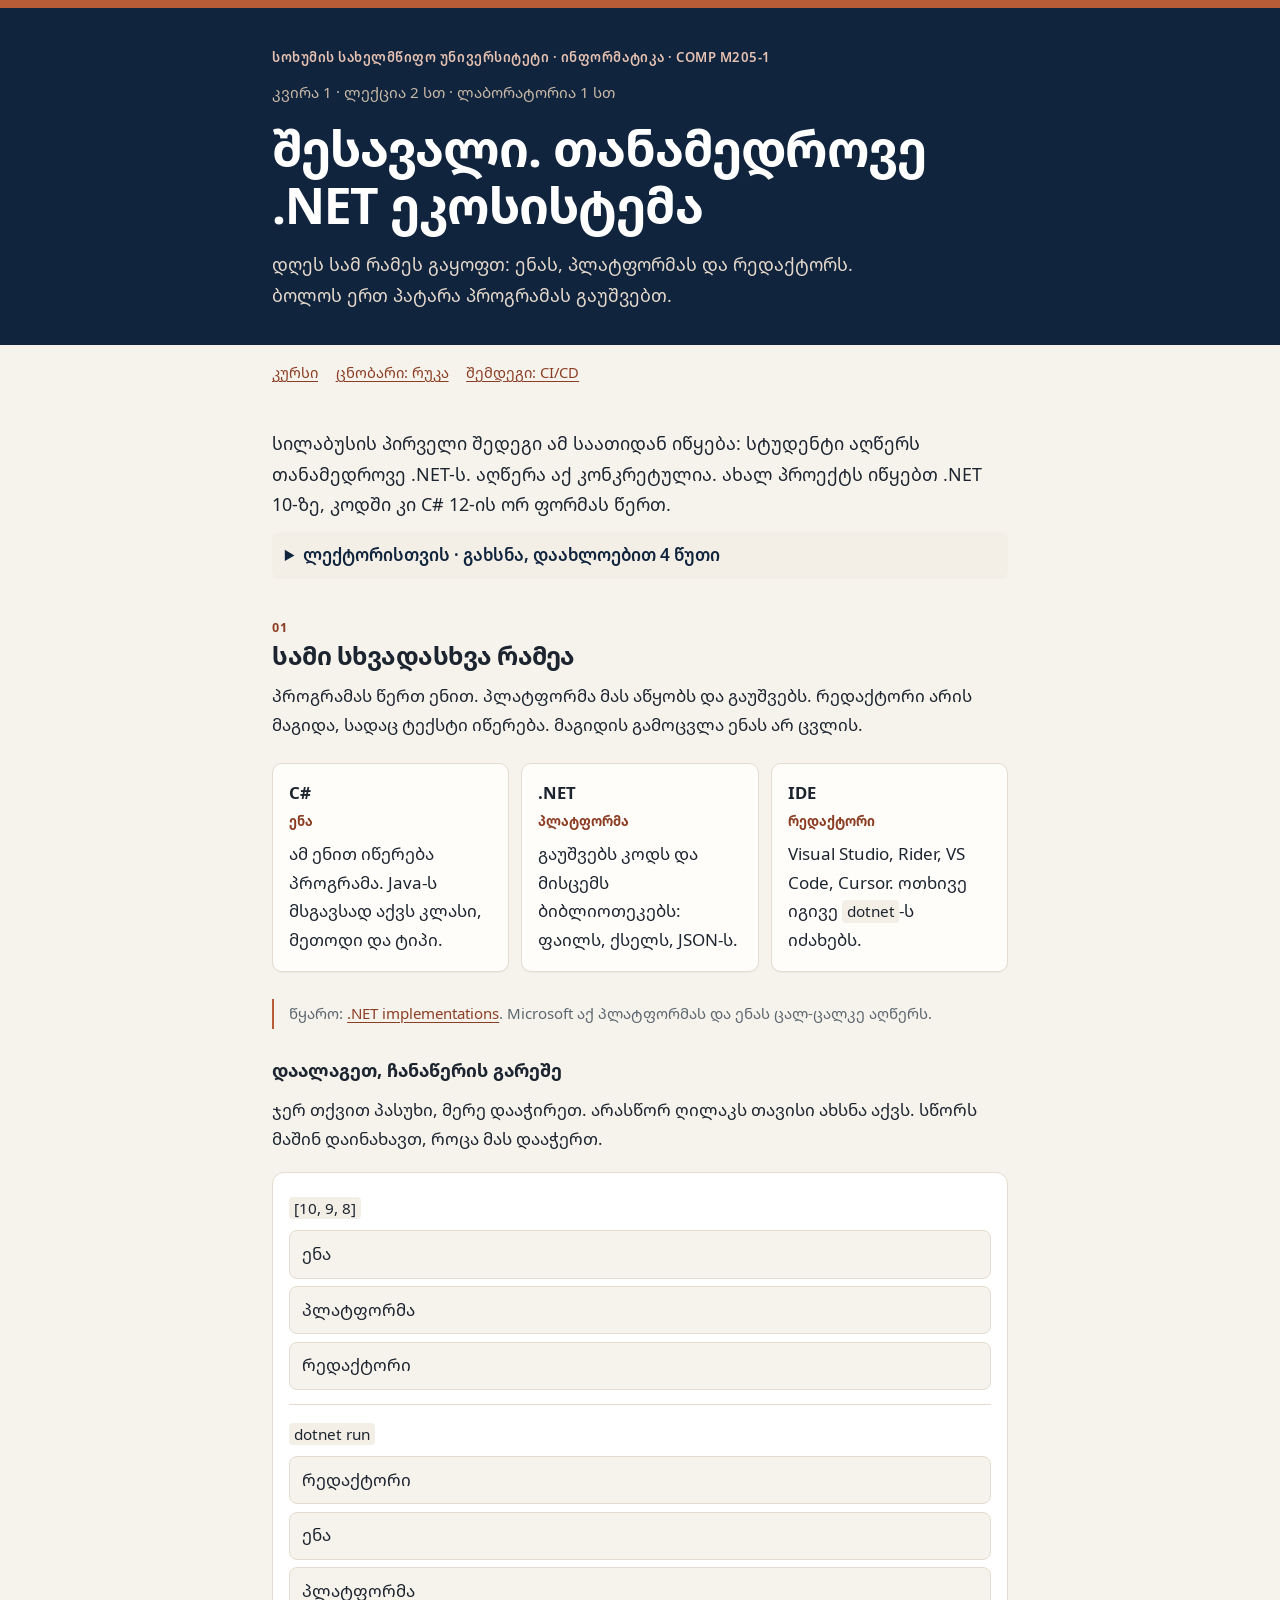
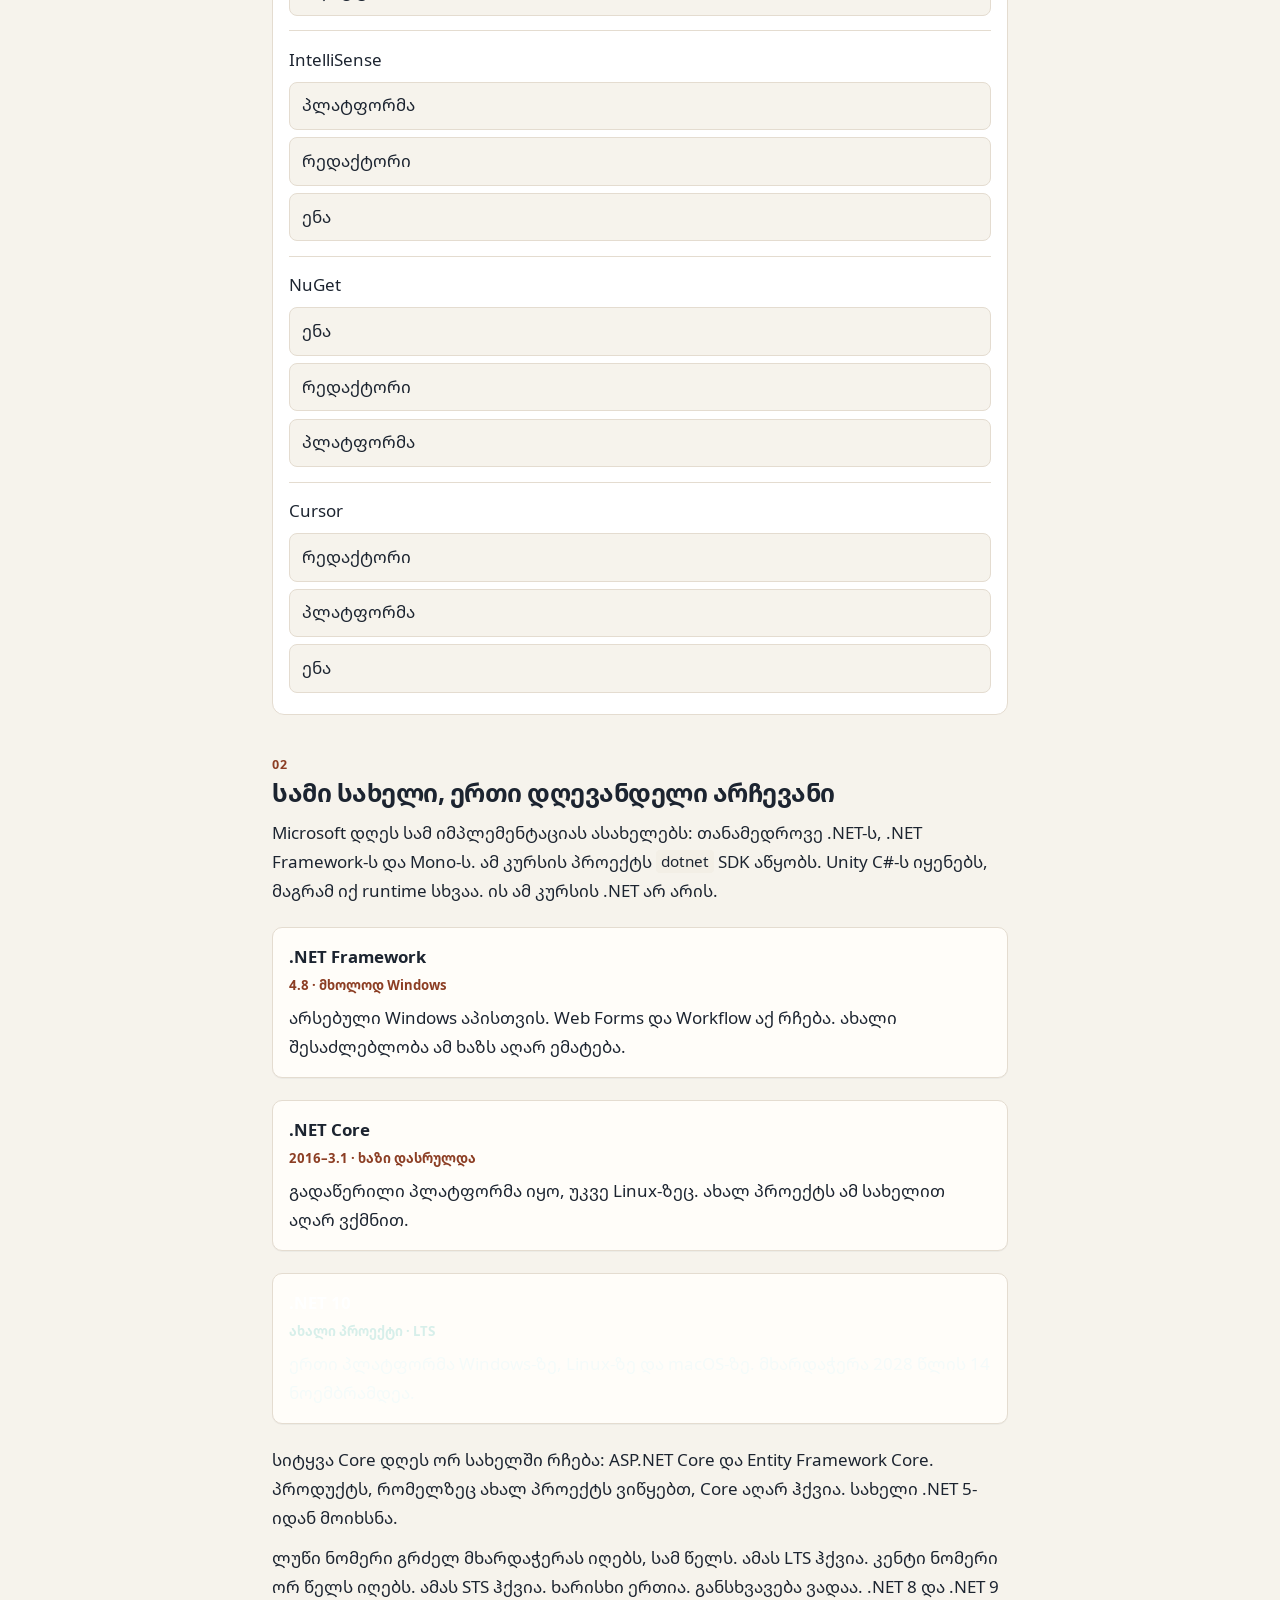
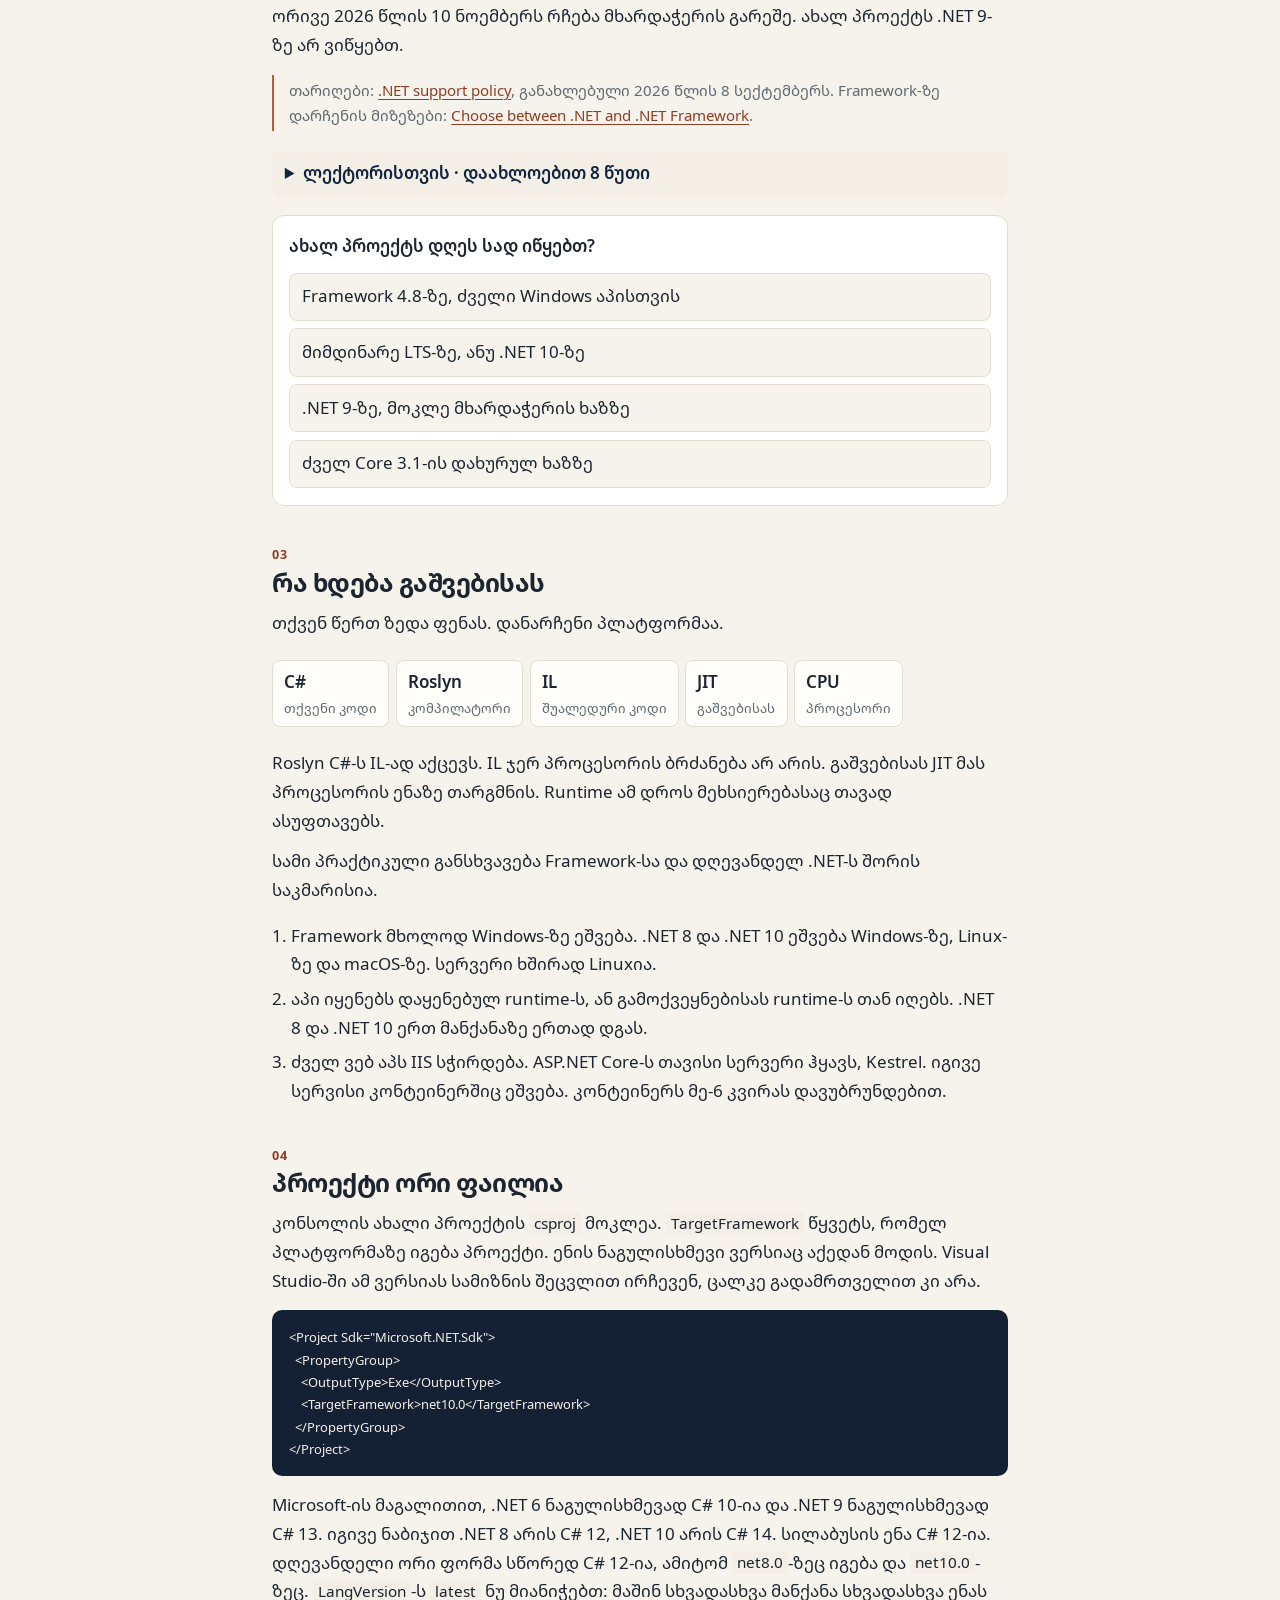
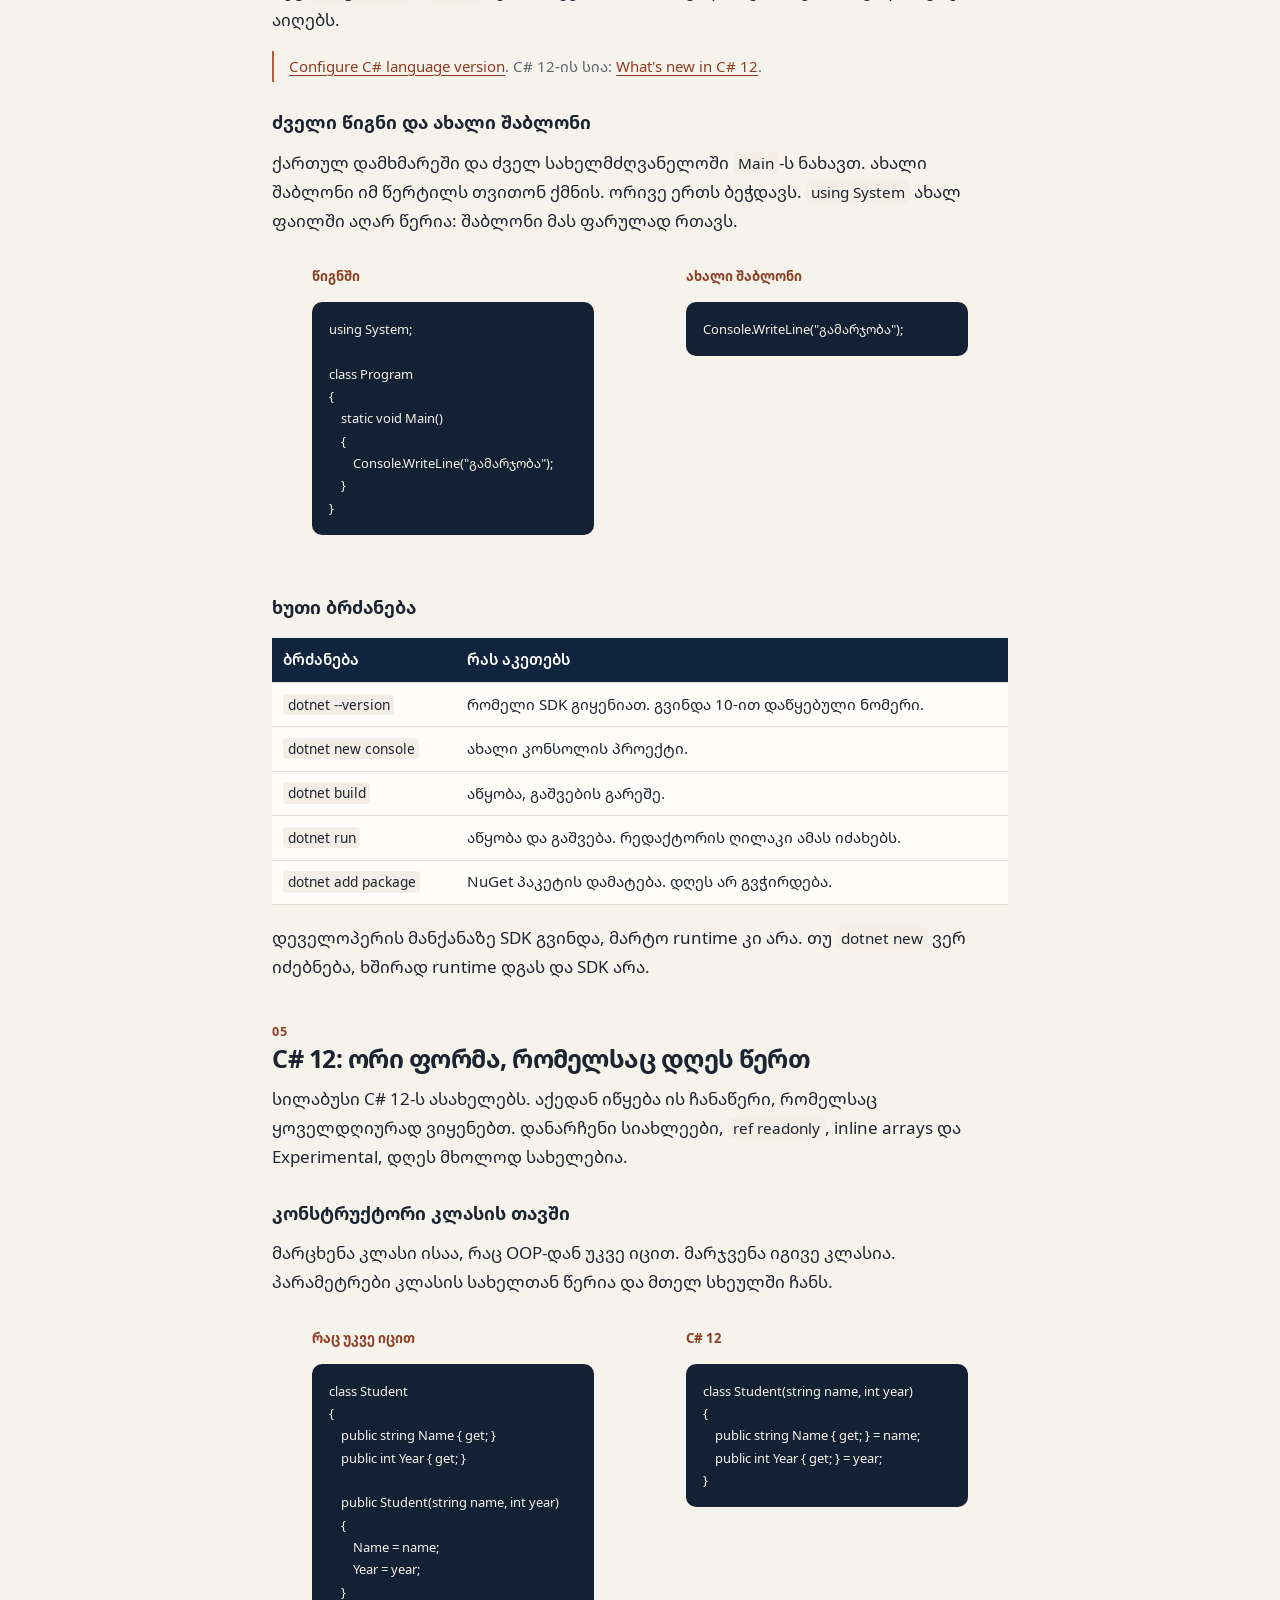
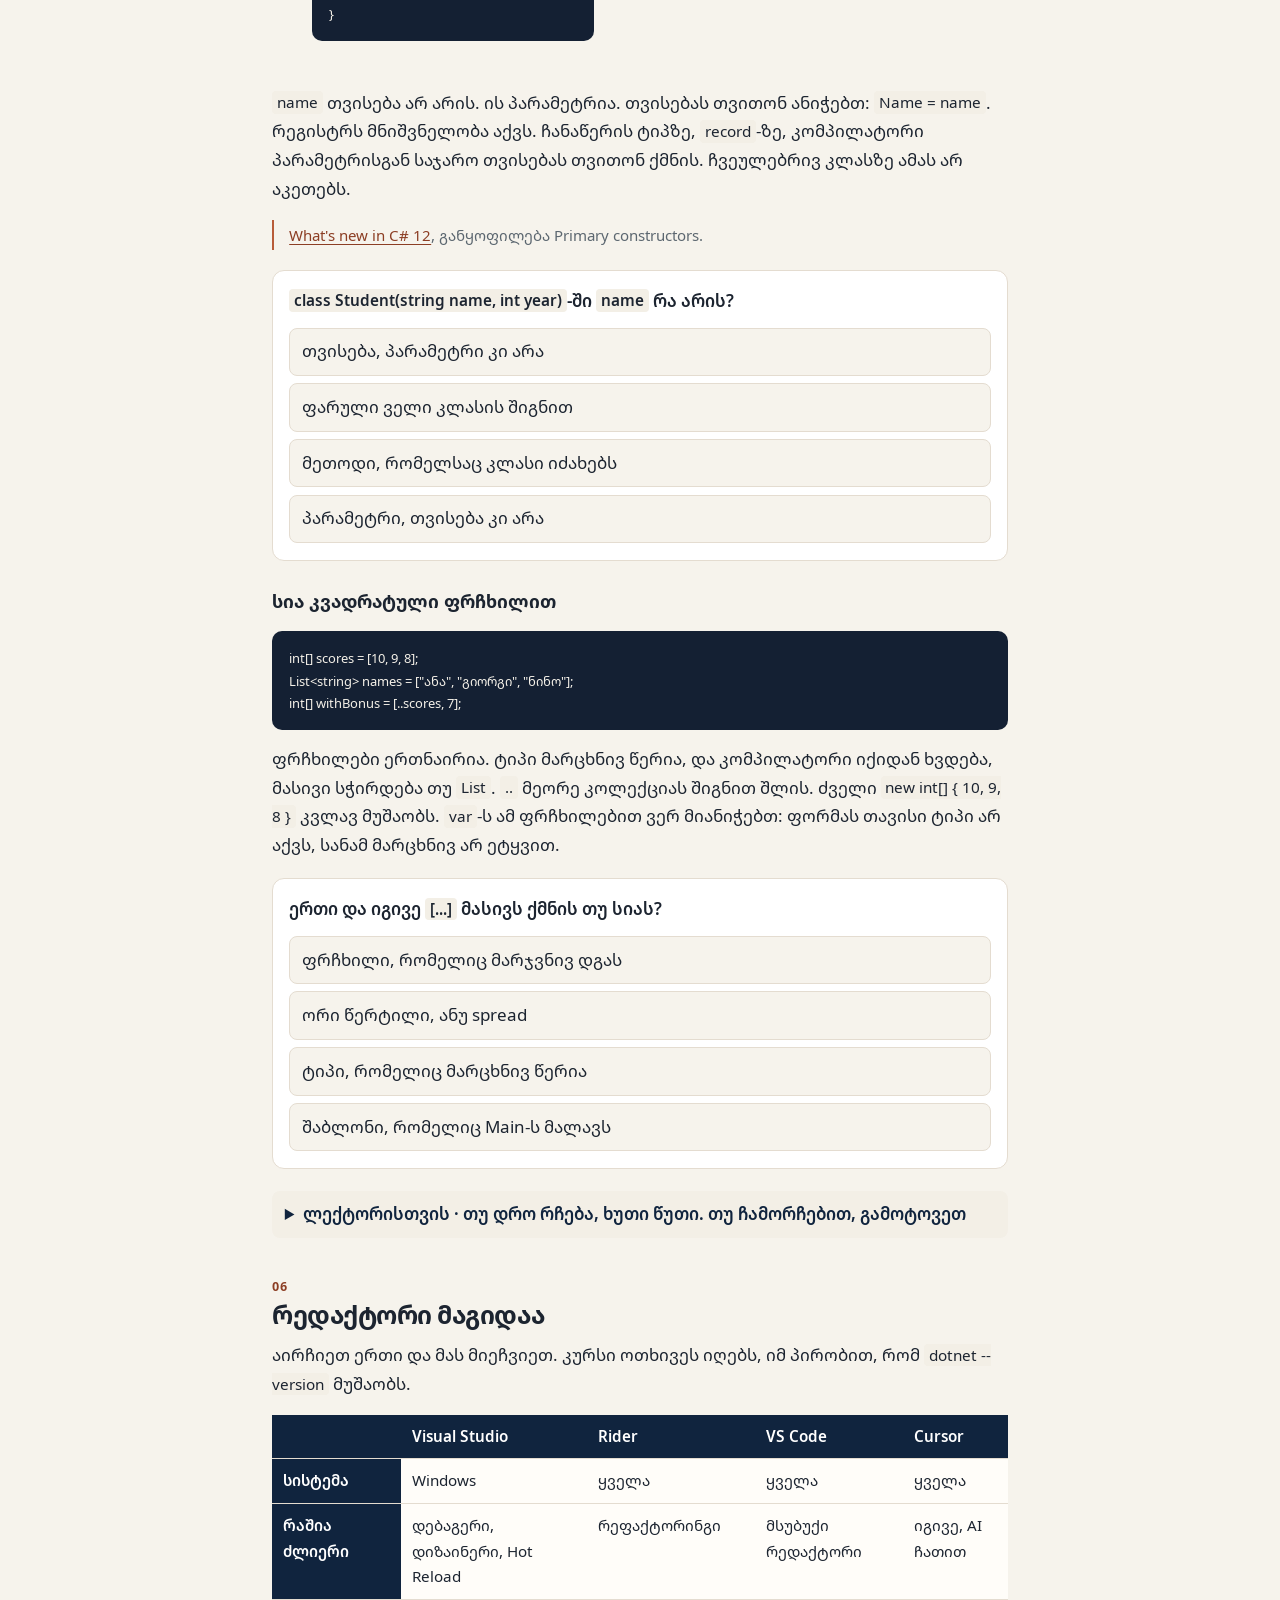
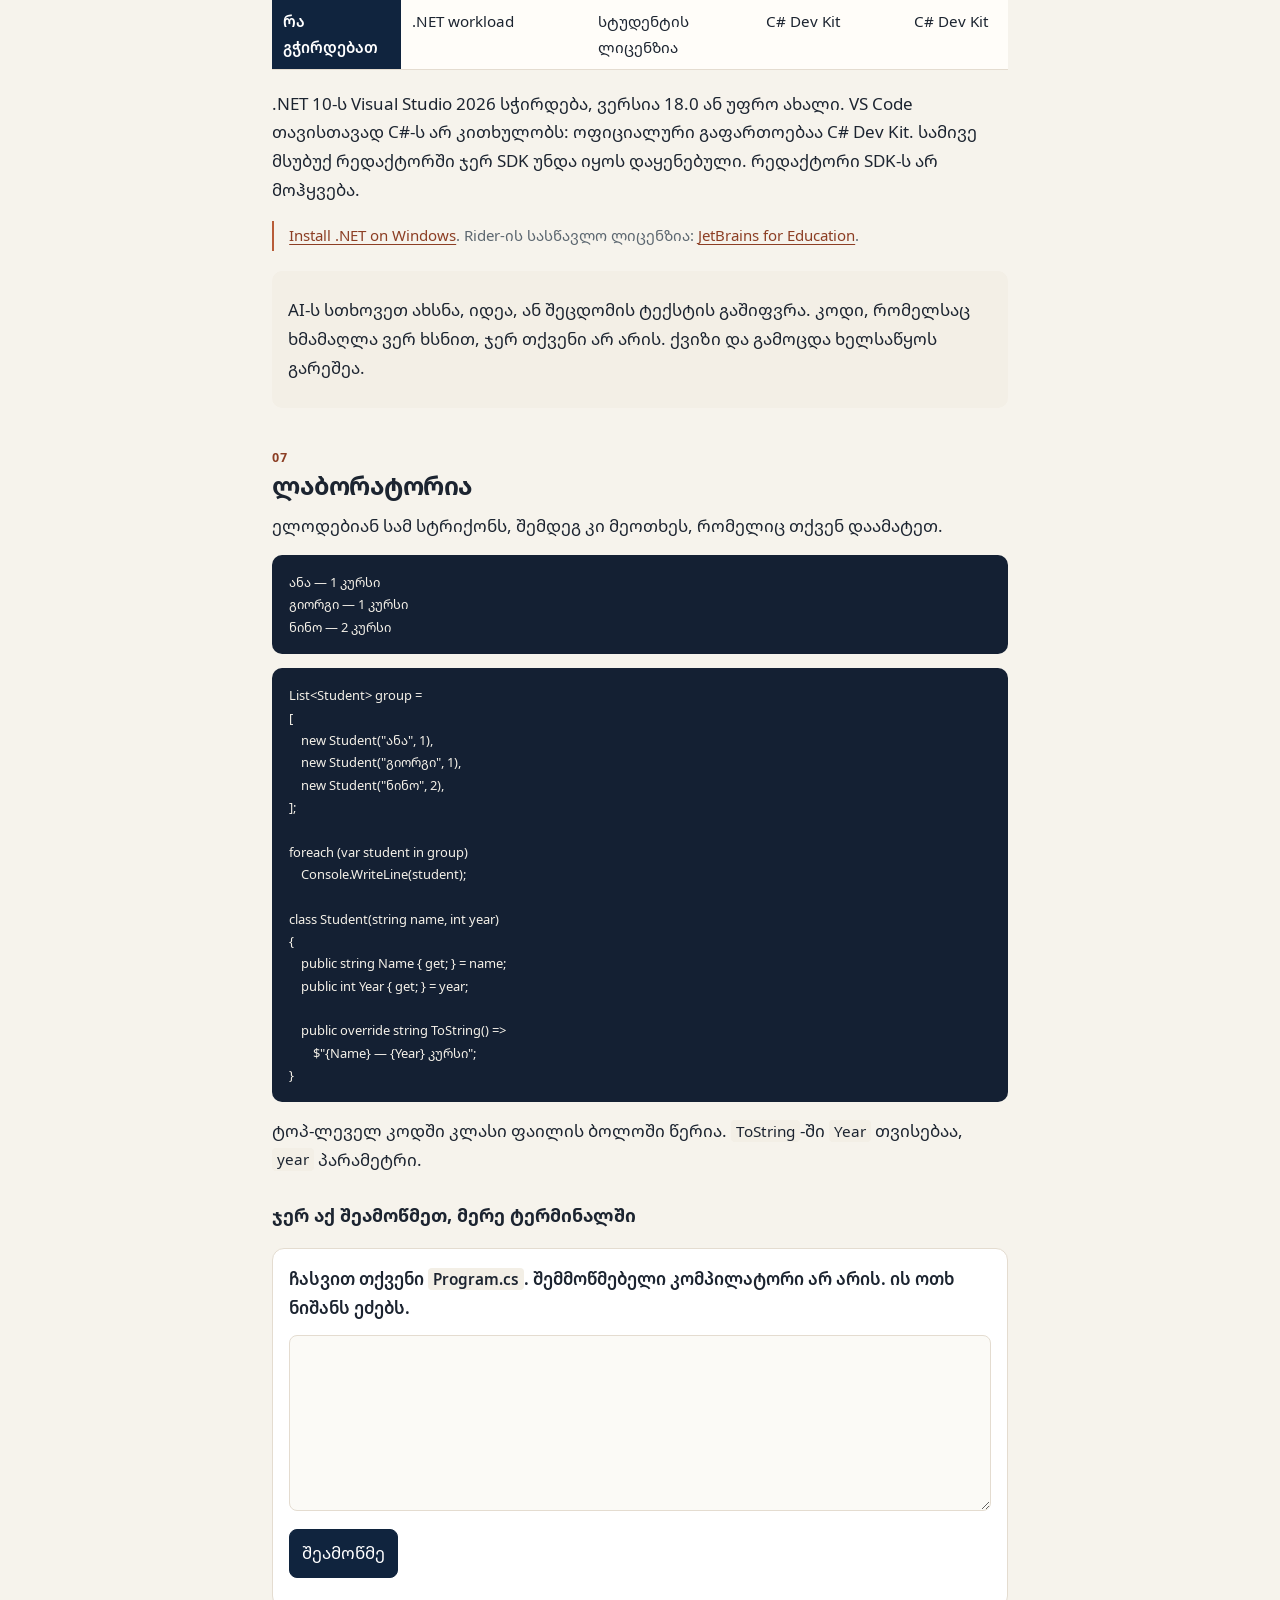
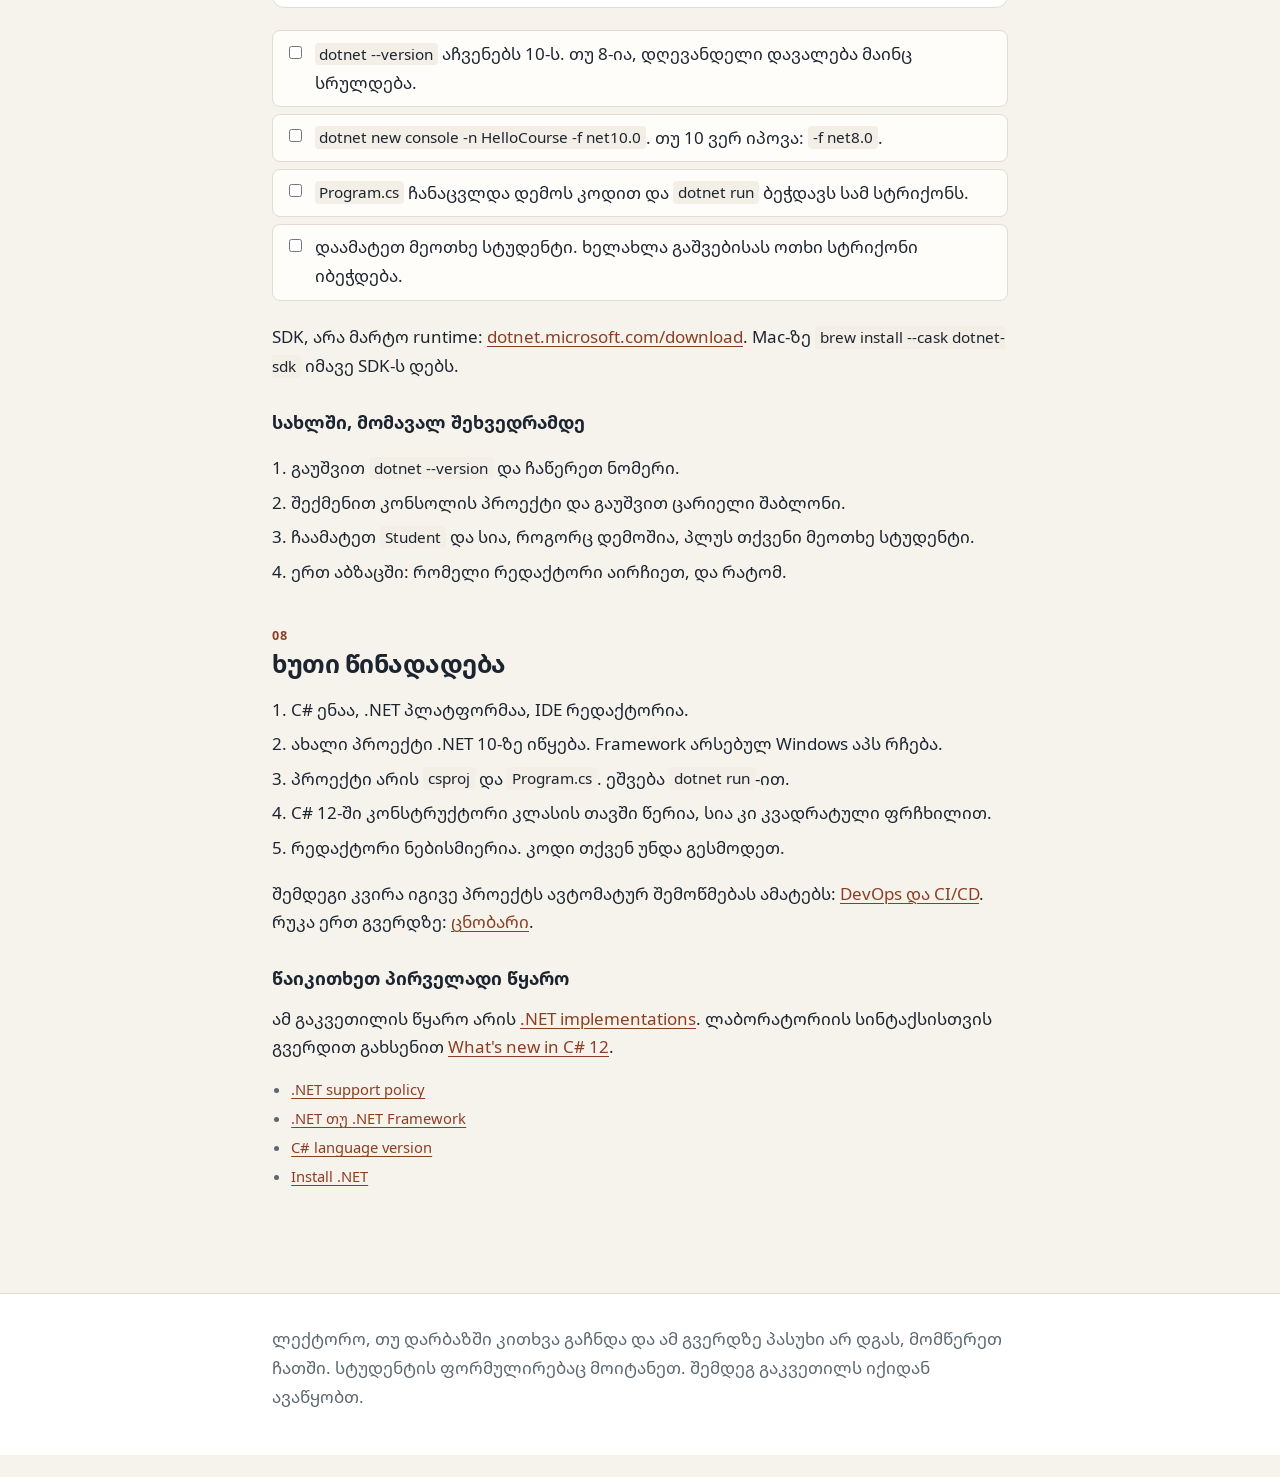
==== course/lessons/0001-modern-dotnet.html @ 4f1081e8 "Add the COMP M205-1 course site." ====
<!DOCTYPE html>
<html lang="ka">
<head>
  <meta charset="utf-8">
  <meta name="viewport" content="width=device-width, initial-scale=1">
  <title>კვირა 1. თანამედროვე .NET ეკოსისტემა</title>
  <link rel="stylesheet" href="../assets/course.css">
</head>
<body>
  <header class="mast">
    <div class="mast-inner">
      <p class="mast-kicker">სოხუმის სახელმწიფო უნივერსიტეტი · ინფორმატიკა · COMP M205-1</p>
      <p class="mast-week">კვირა 1 · ლექცია 2 სთ · ლაბორატორია 1 სთ</p>
      <h1>შესავალი. თანამედროვე .NET ეკოსისტემა</h1>
      <p class="mast-lead">დღეს სამ რამეს გაყოფთ: ენას, პლატფორმას და რედაქტორს. ბოლოს ერთ პატარა პროგრამას გაუშვებთ.</p>
    </div>
  </header>

  <nav class="crumbs">
    <a href="../index.html">კურსი</a>
    <a href="../reference/dotnet-map.html">ცნობარი: რუკა</a>
    <a href="0002-devops-cicd.html">შემდეგი: CI/CD</a>
  </nav>

  <main class="sheet">
    <p class="lead">სილაბუსის პირველი შედეგი ამ საათიდან იწყება: სტუდენტი აღწერს თანამედროვე .NET-ს. აღწერა აქ კონკრეტულია. ახალ პროექტს იწყებთ .NET 10-ზე, კოდში კი C# 12-ის ორ ფორმას წერთ.</p>

    <details class="lecturer">
      <summary>ლექტორისთვის · გახსნა, დაახლოებით 4 წუთი</summary>
      <p>ჰკითხეთ დარბაზს: ვინ დაწერა რამე C#-ზე, ვინ Java-ზე ან Python-ზე, ვინ ზის Mac-ზე და ვინ Windows-ზე. პასუხი გიჩვენებთ, რამდენი დრო დაუთმოთ <code>Main</code>-ს. სლაიდები უკვე გაქვთ: <code>lectures/week-01</code>. ეს გვერდი იგივე არგუმენტია, სავარჯიშოებით.</p>
    </details>

    <h2><span class="num">01</span>სამი სხვადასხვა რამეა</h2>
    <p>პროგრამას წერთ ენით. პლატფორმა მას აწყობს და გაუშვებს. რედაქტორი არის მაგიდა, სადაც ტექსტი იწერება. მაგიდის გამოცვლა ენას არ ცვლის.</p>
    <ul class="cards">
      <li>
        <strong>C#</strong>
        <span>ენა</span>
        <p>ამ ენით იწერება პროგრამა. Java-ს მსგავსად აქვს კლასი, მეთოდი და ტიპი.</p>
      </li>
      <li>
        <strong>.NET</strong>
        <span>პლატფორმა</span>
        <p>გაუშვებს კოდს და მისცემს ბიბლიოთეკებს: ფაილს, ქსელს, JSON-ს.</p>
      </li>
      <li>
        <strong>IDE</strong>
        <span>რედაქტორი</span>
        <p>Visual Studio, Rider, VS Code, Cursor. ოთხივე იგივე <code>dotnet</code>-ს იძახებს.</p>
      </li>
    </ul>
    <p class="aside">წყარო: <a href="https://learn.microsoft.com/en-us/dotnet/fundamentals/implementations">.NET implementations</a>. Microsoft აქ პლატფორმას და ენას ცალ-ცალკე აღწერს.</p>

    <h3>დაალაგეთ, ჩანაწერის გარეშე</h3>
    <p>ჯერ თქვით პასუხი, მერე დააჭირეთ. არასწორ ღილაკს თავისი ახსნა აქვს. სწორს მაშინ დაინახავთ, როცა მას დააჭერთ.</p>
    <ul class="bins">
      <li class="bin-item" data-expect="language" data-yes="ენაა. ეს სინტაქსია, პლატფორმის სახელი კი არა." data-no="ეს ჩანაწერის ფორმაა. მას პლატფორმა არ ჰქვია და რედაქტორშიც არ დგას.">
        <p><code>[10, 9, 8]</code></p>
        <div class="bin-actions">
          <button type="button" data-pick="language">ენა</button>
          <button type="button" data-pick="platform">პლატფორმა</button>
          <button type="button" data-pick="editor">რედაქტორი</button>
        </div>
        <p class="bin-feedback" hidden></p>
      </li>
      <li class="bin-item" data-expect="platform" data-yes="პლატფორმაა. ბრძანება SDK-ს ეკუთვნის, რომელ რედაქტორშიც არ უნდა იჯდეთ." data-no="ეს ბრძანება რედაქტორს არ ეკუთვნის. იგივე ხაზი მუშაობს Visual Studio-შიც და Cursor-შიც.">
        <p><code>dotnet run</code></p>
        <div class="bin-actions">
          <button type="button" data-pick="editor">რედაქტორი</button>
          <button type="button" data-pick="language">ენა</button>
          <button type="button" data-pick="platform">პლატფორმა</button>
        </div>
        <p class="bin-feedback" hidden></p>
      </li>
      <li class="bin-item" data-expect="editor" data-yes="რედაქტორია. C#-ს წინადადებას წერისას სთავაზობს. ენა მის გარეშეც იგივეა." data-no="IntelliSense მაგიდის თვისებაა. პლატფორმა მის გარეშეც აწყობს პროექტს.">
        <p>IntelliSense</p>
        <div class="bin-actions">
          <button type="button" data-pick="platform">პლატფორმა</button>
          <button type="button" data-pick="editor">რედაქტორი</button>
          <button type="button" data-pick="language">ენა</button>
        </div>
        <p class="bin-feedback" hidden></p>
      </li>
      <li class="bin-item" data-expect="platform" data-yes="პლატფორმის ბიბლიოთეკების მაღაზიაა. პაკეტი რედაქტორზე არ არის მიბმული." data-no="NuGet არც ენაა და არც რედაქტორი. პაკეტს პროექტი იღებს, <code>dotnet add package</code>-ით.">
        <p>NuGet</p>
        <div class="bin-actions">
          <button type="button" data-pick="language">ენა</button>
          <button type="button" data-pick="editor">რედაქტორი</button>
          <button type="button" data-pick="platform">პლატფორმა</button>
        </div>
        <p class="bin-feedback" hidden></p>
      </li>
      <li class="bin-item" data-expect="editor" data-yes="რედაქტორია. Mac-ზე სრული Visual Studio არ გვჭირდება. SDK იგივე რჩება." data-no="Cursor მაგიდაა. მასში დაწერილი C# სხვა ენა არ ხდება.">
        <p>Cursor</p>
        <div class="bin-actions">
          <button type="button" data-pick="editor">რედაქტორი</button>
          <button type="button" data-pick="platform">პლატფორმა</button>
          <button type="button" data-pick="language">ენა</button>
        </div>
        <p class="bin-feedback" hidden></p>
      </li>
    </ul>

    <h2><span class="num">02</span>სამი სახელი, ერთი დღევანდელი არჩევანი</h2>
    <p>Microsoft დღეს სამ იმპლემენტაციას ასახელებს: თანამედროვე .NET-ს, .NET Framework-ს და Mono-ს. ამ კურსის პროექტს <code>dotnet</code> SDK აწყობს. Unity C#-ს იყენებს, მაგრამ იქ runtime სხვაა. ის ამ კურსის .NET არ არის.</p>
    <ul class="stack">
      <li>
        <strong>.NET Framework</strong>
        <span>4.8 · მხოლოდ Windows</span>
        <p>არსებული Windows აპისთვის. Web Forms და Workflow აქ რჩება. ახალი შესაძლებლობა ამ ხაზს აღარ ემატება.</p>
      </li>
      <li>
        <strong>.NET Core</strong>
        <span>2016–3.1 · ხაზი დასრულდა</span>
        <p>გადაწერილი პლატფორმა იყო, უკვე Linux-ზეც. ახალ პროექტს ამ სახელით აღარ ვქმნით.</p>
      </li>
      <li class="mark">
        <strong>.NET 10</strong>
        <span>ახალი პროექტი · LTS</span>
        <p>ერთი პლატფორმა Windows-ზე, Linux-ზე და macOS-ზე. მხარდაჭერა 2028 წლის 14 ნოემბრამდეა.</p>
      </li>
    </ul>
    <p>სიტყვა Core დღეს ორ სახელში რჩება: ASP.NET Core და Entity Framework Core. პროდუქტს, რომელზეც ახალ პროექტს ვიწყებთ, Core აღარ ჰქვია. სახელი .NET 5-იდან მოიხსნა.</p>
    <p>ლუწი ნომერი გრძელ მხარდაჭერას იღებს, სამ წელს. ამას LTS ჰქვია. კენტი ნომერი ორ წელს იღებს. ამას STS ჰქვია. ხარისხი ერთია. განსხვავება ვადაა. .NET 8 და .NET 9 ორივე 2026 წლის 10 ნოემბერს რჩება მხარდაჭერის გარეშე. ახალ პროექტს .NET 9-ზე არ ვიწყებთ.</p>
    <p class="aside">თარიღები: <a href="https://dotnet.microsoft.com/en-us/platform/support/policy/dotnet-core">.NET support policy</a>, განახლებული 2026 წლის 8 სექტემბერს. Framework-ზე დარჩენის მიზეზები: <a href="https://learn.microsoft.com/en-us/dotnet/standard/choosing-core-framework-server">Choose between .NET and .NET Framework</a>.</p>

    <details class="lecturer">
      <summary>ლექტორისთვის · დაახლოებით 8 წუთი</summary>
      <p>ცხრილი სლაიდზეა, აქ მოკლედ. ხმამაღლა წაიკითხეთ ბოლო წინადადება Core-ზე. თუ ლაბორატორიაში 10 არ დგას, 8-ზეც დღევანდელი დემო ეშვება. 9-ს ნუ დააყენებინებთ.</p>
    </details>

    <section class="quiz" data-quiz data-answer="b">
      <p class="prompt">ახალ პროექტს დღეს სად იწყებთ?</p>
      <div class="choices">
        <button type="button" data-choice="a" data-why="Framework 4.8 არსებულ Windows აპს რჩება. ახალი პროექტის ხაზი ის აღარ არის.">Framework 4.8-ზე, ძველი Windows აპისთვის</button>
        <button type="button" data-choice="b" data-why="კი. .NET 10 არის მოქმედი LTS, მხარდაჭერით 2028 წლის 14 ნოემბრამდე.">მიმდინარე LTS-ზე, ანუ .NET 10-ზე</button>
        <button type="button" data-choice="c" data-why=".NET 9 მოკლე ხაზია და 2026 წლის 10 ნოემბერს სრულდება. ახალს აქ არ ვიწყებთ.">.NET 9-ზე, მოკლე მხარდაჭერის ხაზზე</button>
        <button type="button" data-choice="d" data-why="Core 3.1-ის მხარდაჭერა 2022 წელს დამთავრდა. სახელი ისტორიაა.">ძველ Core 3.1-ის დახურულ ხაზზე</button>
      </div>
      <p class="feedback" hidden></p>
    </section>

    <h2><span class="num">03</span>რა ხდება გაშვებისას</h2>
    <p>თქვენ წერთ ზედა ფენას. დანარჩენი პლატფორმაა.</p>
    <ol class="flow">
      <li>C#<span>თქვენი კოდი</span></li>
      <li>Roslyn<span>კომპილატორი</span></li>
      <li>IL<span>შუალედური კოდი</span></li>
      <li>JIT<span>გაშვებისას</span></li>
      <li>CPU<span>პროცესორი</span></li>
    </ol>
    <p>Roslyn C#-ს IL-ად აქცევს. IL ჯერ პროცესორის ბრძანება არ არის. გაშვებისას JIT მას პროცესორის ენაზე თარგმნის. Runtime ამ დროს მეხსიერებასაც თავად ასუფთავებს.</p>
    <p>სამი პრაქტიკული განსხვავება Framework-სა და დღევანდელ .NET-ს შორის საკმარისია.</p>
    <ol>
      <li>Framework მხოლოდ Windows-ზე ეშვება. .NET 8 და .NET 10 ეშვება Windows-ზე, Linux-ზე და macOS-ზე. სერვერი ხშირად Linuxია.</li>
      <li>აპი იყენებს დაყენებულ runtime-ს, ან გამოქვეყნებისას runtime-ს თან იღებს. .NET 8 და .NET 10 ერთ მანქანაზე ერთად დგას.</li>
      <li>ძველ ვებ აპს IIS სჭირდება. ASP.NET Core-ს თავისი სერვერი ჰყავს, Kestrel. იგივე სერვისი კონტეინერშიც ეშვება. კონტეინერს მე-6 კვირას დავუბრუნდებით.</li>
    </ol>

    <h2><span class="num">04</span>პროექტი ორი ფაილია</h2>
    <p>კონსოლის ახალი პროექტის <code>csproj</code> მოკლეა. <code>TargetFramework</code> წყვეტს, რომელ პლატფორმაზე იგება პროექტი. ენის ნაგულისხმევი ვერსიაც აქედან მოდის. Visual Studio-ში ამ ვერსიას სამიზნის შეცვლით ირჩევენ, ცალკე გადამრთველით კი არა.</p>
    <pre><code>&lt;Project Sdk="Microsoft.NET.Sdk"&gt;
  &lt;PropertyGroup&gt;
    &lt;OutputType&gt;Exe&lt;/OutputType&gt;
    &lt;TargetFramework&gt;net10.0&lt;/TargetFramework&gt;
  &lt;/PropertyGroup&gt;
&lt;/Project&gt;</code></pre>
    <p>Microsoft-ის მაგალითით, .NET 6 ნაგულისხმევად C# 10-ია და .NET 9 ნაგულისხმევად C# 13. იგივე ნაბიჯით .NET 8 არის C# 12, .NET 10 არის C# 14. სილაბუსის ენა C# 12-ია. დღევანდელი ორი ფორმა სწორედ C# 12-ია, ამიტომ <code>net8.0</code>-ზეც იგება და <code>net10.0</code>-ზეც. <code>LangVersion</code>-ს <code>latest</code> ნუ მიანიჭებთ: მაშინ სხვადასხვა მანქანა სხვადასხვა ენას აიღებს.</p>
    <p class="aside"><a href="https://learn.microsoft.com/en-us/dotnet/csharp/language-reference/configure-language-version">Configure C# language version</a>. C# 12-ის სია: <a href="https://learn.microsoft.com/en-us/dotnet/csharp/whats-new/csharp-12">What's new in C# 12</a>.</p>

    <h3>ძველი წიგნი და ახალი შაბლონი</h3>
    <p>ქართულ დამხმარეში და ძველ სახელმძღვანელოში <code>Main</code>-ს ნახავთ. ახალი შაბლონი იმ წერტილს თვითონ ქმნის. ორივე ერთს ბეჭდავს. <code>using System</code> ახალ ფაილში აღარ წერია: შაბლონი მას ფარულად რთავს.</p>
    <div class="pair">
      <figure>
        <figcaption>წიგნში</figcaption>
        <pre><code>using System;

class Program
{
    static void Main()
    {
        Console.WriteLine("გამარჯობა");
    }
}</code></pre>
      </figure>
      <figure>
        <figcaption>ახალი შაბლონი</figcaption>
        <pre><code>Console.WriteLine("გამარჯობა");</code></pre>
      </figure>
    </div>

    <h3>ხუთი ბრძანება</h3>
    <table>
      <thead>
        <tr><th>ბრძანება</th><th>რას აკეთებს</th></tr>
      </thead>
      <tbody>
        <tr><td><code>dotnet --version</code></td><td>რომელი SDK გიყენიათ. გვინდა 10-ით დაწყებული ნომერი.</td></tr>
        <tr><td><code>dotnet new console</code></td><td>ახალი კონსოლის პროექტი.</td></tr>
        <tr><td><code>dotnet build</code></td><td>აწყობა, გაშვების გარეშე.</td></tr>
        <tr><td><code>dotnet run</code></td><td>აწყობა და გაშვება. რედაქტორის ღილაკი ამას იძახებს.</td></tr>
        <tr><td><code>dotnet add package</code></td><td>NuGet პაკეტის დამატება. დღეს არ გვჭირდება.</td></tr>
      </tbody>
    </table>
    <p>დეველოპერის მანქანაზე SDK გვინდა, მარტო runtime კი არა. თუ <code>dotnet new</code> ვერ იძებნება, ხშირად runtime დგას და SDK არა.</p>

    <h2><span class="num">05</span>C# 12: ორი ფორმა, რომელსაც დღეს წერთ</h2>
    <p>სილაბუსი C# 12-ს ასახელებს. აქედან იწყება ის ჩანაწერი, რომელსაც ყოველდღიურად ვიყენებთ. დანარჩენი სიახლეები, <code>ref readonly</code>, inline arrays და Experimental, დღეს მხოლოდ სახელებია.</p>

    <h3>კონსტრუქტორი კლასის თავში</h3>
    <p>მარცხენა კლასი ისაა, რაც OOP-დან უკვე იცით. მარჯვენა იგივე კლასია. პარამეტრები კლასის სახელთან წერია და მთელ სხეულში ჩანს.</p>
    <div class="pair">
      <figure>
        <figcaption>რაც უკვე იცით</figcaption>
        <pre><code>class Student
{
    public string Name { get; }
    public int Year { get; }

    public Student(string name, int year)
    {
        Name = name;
        Year = year;
    }
}</code></pre>
      </figure>
      <figure>
        <figcaption>C# 12</figcaption>
        <pre><code>class Student(string name, int year)
{
    public string Name { get; } = name;
    public int Year { get; } = year;
}</code></pre>
      </figure>
    </div>
    <p><code>name</code> თვისება არ არის. ის პარამეტრია. თვისებას თვითონ ანიჭებთ: <code>Name = name</code>. რეგისტრს მნიშვნელობა აქვს. ჩანაწერის ტიპზე, <code>record</code>-ზე, კომპილატორი პარამეტრისგან საჯარო თვისებას თვითონ ქმნის. ჩვეულებრივ კლასზე ამას არ აკეთებს.</p>
    <p class="aside"><a href="https://learn.microsoft.com/en-us/dotnet/csharp/whats-new/csharp-12">What's new in C# 12</a>, განყოფილება Primary constructors.</p>

    <section class="quiz" data-quiz data-answer="d">
      <p class="prompt"><code>class Student(string name, int year)</code>-ში <code>name</code> რა არის?</p>
      <div class="choices">
        <button type="button" data-choice="a" data-why="ეს record-ის ქცევაა. ჩვეულებრივ კლასზე კომპილატორი თვისებას თვითონ არ ქმნის.">თვისება, პარამეტრი კი არა</button>
        <button type="button" data-choice="b" data-why="შენახვა შეიძლება გაჩნდეს, თუ პარამეტრს სხეულში იყენებთ. სახელი მაინც პარამეტრის სახელია, ველის კი არა.">ფარული ველი კლასის შიგნით</button>
        <button type="button" data-choice="c" data-why="კონსტრუქტორს მეთოდი არ ჰქვია. name მისი პარამეტრია.">მეთოდი, რომელსაც კლასი იძახებს</button>
        <button type="button" data-choice="d" data-why="კი. პარამეტრი სხეულში ჩანს. თვისება მხოლოდ მაშინ ჩნდება, როცა Name = name წერთ.">პარამეტრი, თვისება კი არა</button>
      </div>
      <p class="feedback" hidden></p>
    </section>

    <h3>სია კვადრატული ფრჩხილით</h3>
    <pre><code>int[] scores = [10, 9, 8];
List&lt;string&gt; names = ["ანა", "გიორგი", "ნინო"];
int[] withBonus = [..scores, 7];</code></pre>
    <p>ფრჩხილები ერთნაირია. ტიპი მარცხნივ წერია, და კომპილატორი იქიდან ხვდება, მასივი სჭირდება თუ <code>List</code>. <code>..</code> მეორე კოლექციას შიგნით შლის. ძველი <code>new int[] { 10, 9, 8 }</code> კვლავ მუშაობს. <code>var</code>-ს ამ ფრჩხილებით ვერ მიანიჭებთ: ფორმას თავისი ტიპი არ აქვს, სანამ მარცხნივ არ ეტყვით.</p>

    <section class="quiz" data-quiz data-answer="c">
      <p class="prompt">ერთი და იგივე <code>[...]</code> მასივს ქმნის თუ სიას?</p>
      <div class="choices">
        <button type="button" data-choice="a" data-why="ფრჩხილი მხოლოდ ელემენტებს ატარებს. მასივი თუ სია, მარცხენა ტიპი წყვეტს.">ფრჩხილი, რომელიც მარჯვნივ დგას</button>
        <button type="button" data-choice="b" data-why="ორი წერტილი მეორე კოლექციას შიგნით შლის. ახალი კოლექციის სახეს ის არ ირჩევს.">ორი წერტილი, ანუ spread</button>
        <button type="button" data-choice="c" data-why="კი. int[] მასივია, List სიაა. ფრჩხილი ორივესთან ერთია.">ტიპი, რომელიც მარცხნივ წერია</button>
        <button type="button" data-choice="d" data-why="შაბლონი Main-ს მალავს. კოლექციის სახეს ის არ ირჩევს.">შაბლონი, რომელიც Main-ს მალავს</button>
      </div>
      <p class="feedback" hidden></p>
    </section>

    <details class="lecturer">
      <summary>ლექტორისთვის · თუ დრო რჩება, ხუთი წუთი. თუ ჩამორჩებით, გამოტოვეთ</summary>
      <p>კიდევ ორი C# 12, მოკლედ. მეტსახელი: <code>using Grades = System.Collections.Generic.List&lt;int&gt;;</code>. ლამბდას ნაგულისხმევი პარამეტრი: <code>(string name = "მეგობარო") =&gt; ...</code>. C# 13 და 14 დღეს ერთი წინადადებაა: ენა წინ წავიდა, დღევანდელი ლაბორატორია კი 12-ის ფორმებზე დგას.</p>
    </details>

    <h2><span class="num">06</span>რედაქტორი მაგიდაა</h2>
    <p>აირჩიეთ ერთი და მას მიეჩვიეთ. კურსი ოთხივეს იღებს, იმ პირობით, რომ <code>dotnet --version</code> მუშაობს.</p>
    <table>
      <thead>
        <tr><th></th><th>Visual Studio</th><th>Rider</th><th>VS Code</th><th>Cursor</th></tr>
      </thead>
      <tbody>
        <tr><th>სისტემა</th><td>Windows</td><td>ყველა</td><td>ყველა</td><td>ყველა</td></tr>
        <tr><th>რაშია ძლიერი</th><td>დებაგერი, დიზაინერი, Hot Reload</td><td>რეფაქტორინგი</td><td>მსუბუქი რედაქტორი</td><td>იგივე, AI ჩათით</td></tr>
        <tr><th>რა გჭირდებათ</th><td>.NET workload</td><td>სტუდენტის ლიცენზია</td><td>C# Dev Kit</td><td>C# Dev Kit</td></tr>
      </tbody>
    </table>
    <p>.NET 10-ს Visual Studio 2026 სჭირდება, ვერსია 18.0 ან უფრო ახალი. VS Code თავისთავად C#-ს არ კითხულობს: ოფიციალური გაფართოებაა C# Dev Kit. სამივე მსუბუქ რედაქტორში ჯერ SDK უნდა იყოს დაყენებული. რედაქტორი SDK-ს არ მოჰყვება.</p>
    <p class="aside"><a href="https://learn.microsoft.com/en-us/dotnet/core/install/windows">Install .NET on Windows</a>. Rider-ის სასწავლო ლიცენზია: <a href="https://www.jetbrains.com/community/education/">JetBrains for Education</a>.</p>

    <div class="callout">
      <p>AI-ს სთხოვეთ ახსნა, იდეა, ან შეცდომის ტექსტის გაშიფვრა. კოდი, რომელსაც ხმამაღლა ვერ ხსნით, ჯერ თქვენი არ არის. ქვიზი და გამოცდა ხელსაწყოს გარეშეა.</p>
    </div>

    <h2><span class="num">07</span>ლაბორატორია</h2>
    <p>ელოდებიან სამ სტრიქონს, შემდეგ კი მეოთხეს, რომელიც თქვენ დაამატეთ.</p>
    <pre><code>ანა — 1 კურსი
გიორგი — 1 კურსი
ნინო — 2 კურსი</code></pre>
    <pre><code>List&lt;Student&gt; group =
[
    new Student("ანა", 1),
    new Student("გიორგი", 1),
    new Student("ნინო", 2),
];

foreach (var student in group)
    Console.WriteLine(student);

class Student(string name, int year)
{
    public string Name { get; } = name;
    public int Year { get; } = year;

    public override string ToString() =&gt;
        $"{Name} — {Year} კურსი";
}</code></pre>
    <p>ტოპ-ლეველ კოდში კლასი ფაილის ბოლოში წერია. <code>ToString</code>-ში <code>Year</code> თვისებაა, <code>year</code> პარამეტრი.</p>

    <h3>ჯერ აქ შეამოწმეთ, მერე ტერმინალში</h3>
    <form class="checker" data-need="class Student(|კონსტრუქტორი კლასის თავში,[|კვადრატული ფრჩხილი,new Student(|new Student,WriteLine|ბეჭდვა" data-done="ფორმა სწორია. ახლა იგივე ფაილი გაუშვით dotnet run-ით.">
      <p class="prompt">ჩასვით თქვენი <code>Program.cs</code>. შემმოწმებელი კომპილატორი არ არის. ის ოთხ ნიშანს ეძებს.</p>
      <textarea spellcheck="false" aria-label="Program.cs"></textarea>
      <button type="submit">შეამოწმე</button>
      <ul class="checker-list"></ul>
      <p class="checker-result" role="status"></p>
    </form>

    <ol class="ticks" data-store="lesson-01">
      <li><label><input type="checkbox"> <span><code>dotnet --version</code> აჩვენებს 10-ს. თუ 8-ია, დღევანდელი დავალება მაინც სრულდება.</span></label></li>
      <li><label><input type="checkbox"> <span><code>dotnet new console -n HelloCourse -f net10.0</code>. თუ 10 ვერ იპოვა: <code>-f net8.0</code>.</span></label></li>
      <li><label><input type="checkbox"> <span><code>Program.cs</code> ჩანაცვლდა დემოს კოდით და <code>dotnet run</code> ბეჭდავს სამ სტრიქონს.</span></label></li>
      <li><label><input type="checkbox"> <span>დაამატეთ მეოთხე სტუდენტი. ხელახლა გაშვებისას ოთხი სტრიქონი იბეჭდება.</span></label></li>
    </ol>
    <p>SDK, არა მარტო runtime: <a href="https://dotnet.microsoft.com/download">dotnet.microsoft.com/download</a>. Mac-ზე <code>brew install --cask dotnet-sdk</code> იმავე SDK-ს დებს.</p>

    <h3>სახლში, მომავალ შეხვედრამდე</h3>
    <ol>
      <li>გაუშვით <code>dotnet --version</code> და ჩაწერეთ ნომერი.</li>
      <li>შექმენით კონსოლის პროექტი და გაუშვით ცარიელი შაბლონი.</li>
      <li>ჩაამატეთ <code>Student</code> და სია, როგორც დემოშია, პლუს თქვენი მეოთხე სტუდენტი.</li>
      <li>ერთ აბზაცში: რომელი რედაქტორი აირჩიეთ, და რატომ.</li>
    </ol>

    <h2><span class="num">08</span>ხუთი წინადადება</h2>
    <ol>
      <li>C# ენაა, .NET პლატფორმაა, IDE რედაქტორია.</li>
      <li>ახალი პროექტი .NET 10-ზე იწყება. Framework არსებულ Windows აპს რჩება.</li>
      <li>პროექტი არის <code>csproj</code> და <code>Program.cs</code>. ეშვება <code>dotnet run</code>-ით.</li>
      <li>C# 12-ში კონსტრუქტორი კლასის თავში წერია, სია კი კვადრატული ფრჩხილით.</li>
      <li>რედაქტორი ნებისმიერია. კოდი თქვენ უნდა გესმოდეთ.</li>
    </ol>
    <p>შემდეგი კვირა იგივე პროექტს ავტომატურ შემოწმებას ამატებს: <a href="0002-devops-cicd.html">DevOps და CI/CD</a>. რუკა ერთ გვერდზე: <a href="../reference/dotnet-map.html">ცნობარი</a>.</p>

    <h3>წაიკითხეთ პირველადი წყარო</h3>
    <p>ამ გაკვეთილის წყარო არის <a href="https://learn.microsoft.com/en-us/dotnet/fundamentals/implementations">.NET implementations</a>. ლაბორატორიის სინტაქსისთვის გვერდით გახსენით <a href="https://learn.microsoft.com/en-us/dotnet/csharp/whats-new/csharp-12">What's new in C# 12</a>.</p>
    <ul class="sources">
      <li><a href="https://dotnet.microsoft.com/en-us/platform/support/policy/dotnet-core">.NET support policy</a></li>
      <li><a href="https://learn.microsoft.com/en-us/dotnet/standard/choosing-core-framework-server">.NET თუ .NET Framework</a></li>
      <li><a href="https://learn.microsoft.com/en-us/dotnet/csharp/language-reference/configure-language-version">C# language version</a></li>
      <li><a href="https://learn.microsoft.com/en-us/dotnet/core/install/windows">Install .NET</a></li>
    </ul>
  </main>

  <footer class="teacher">
    <div class="teacher-inner">
      <p>ლექტორო, თუ დარბაზში კითხვა გაჩნდა და ამ გვერდზე პასუხი არ დგას, მომწერეთ ჩათში. სტუდენტის ფორმულირებაც მოიტანეთ. შემდეგ გაკვეთილს იქიდან ავაწყობთ.</p>
    </div>
  </footer>
  <script src="../assets/quiz.js"></script>
</body>
</html>
---- course/assets/course.css ----
@font-face {
  font-family: "Course Georgian";
  src: url("fonts/NotoSansGeorgian-Regular.ttf") format("truetype");
  font-weight: 400;
  font-style: normal;
  font-display: swap;
}

@font-face {
  font-family: "Course Georgian";
  src: url("fonts/NotoSansGeorgian-Medium.ttf") format("truetype");
  font-weight: 500;
  font-style: normal;
  font-display: swap;
}

@font-face {
  font-family: "Course Georgian";
  src: url("fonts/NotoSansGeorgian-SemiBold.ttf") format("truetype");
  font-weight: 600;
  font-style: normal;
  font-display: swap;
}

@font-face {
  font-family: "Course Georgian";
  src: url("fonts/NotoSansGeorgian-Bold.ttf") format("truetype");
  font-weight: 700;
  font-style: normal;
  font-display: swap;
}

:root {
  --paper: #f6f3ec;
  --ink: #1c2430;
  --navy: #10243e;
  --copper: #b85c38;
  --copper-deep: #8c3e24;
  --teal: #1b5e56;
  --teal-soft: #e6f1ef;
  --muted: #5c6770;
  --line: #e4dcd0;
  --card: #fffdf9;
  --code: #142033;
  --code-fg: #f4f0e8;
  --soft: #f3efe6;
  --shadow: 0 1px 0 rgba(16, 36, 62, 0.04);
  --serif: "Course Georgian", "Noto Sans Georgian", Sylfaen, sans-serif;
  --mono: ui-monospace, "SF Mono", Menlo, Consolas, "Course Georgian", monospace;
}

* { box-sizing: border-box; }

html { scroll-behavior: smooth; }

body {
  margin: 0;
  background: var(--paper);
  color: var(--ink);
  font-family: var(--serif);
  font-size: 1.0625rem;
  line-height: 1.7;
  font-weight: 400;
}

a {
  color: var(--copper-deep);
  text-decoration-thickness: 1px;
  text-underline-offset: 0.18em;
}

a:hover { color: var(--navy); }

.mast {
  background: var(--navy);
  color: #f3eee6;
  padding: 2.4rem 1.4rem 2.2rem;
  border-top: 8px solid var(--copper);
}

.mast-inner,
.sheet {
  width: min(46rem, calc(100% - 2rem));
  margin: 0 auto;
}

.mast-kicker,
.kicker {
  margin: 0;
  font-size: 0.82rem;
  font-weight: 600;
  letter-spacing: 0.04em;
  text-transform: uppercase;
  color: #e7c2b2;
}

.mast-week {
  margin: 0.7rem 0 0;
  color: #c9b8a6;
  font-size: 0.95rem;
}

.mast h1 {
  margin: 0.85rem 0 0;
  font-size: clamp(2rem, 4vw, 3.1rem);
  line-height: 1.15;
  font-weight: 700;
  letter-spacing: -0.02em;
  color: white;
}

.mast-lead {
  margin: 1rem 0 0;
  max-width: 38rem;
  color: #e6d9cc;
  font-size: 1.12rem;
}

.crumbs {
  width: min(46rem, calc(100% - 2rem));
  margin: 0 auto;
  padding: 0.9rem 0 0;
  display: flex;
  flex-wrap: wrap;
  gap: 0.4rem 1.1rem;
  font-size: 0.92rem;
}

.sheet { padding: 2rem 0 4.5rem; }

h2 {
  margin: 2.6rem 0 0.7rem;
  font-size: 1.55rem;
  line-height: 1.25;
  letter-spacing: -0.02em;
  font-weight: 700;
}

h2 .num {
  display: block;
  margin-bottom: 0.25rem;
  color: var(--copper-deep);
  font-size: 0.78rem;
  font-weight: 700;
  letter-spacing: 0.08em;
  text-transform: uppercase;
}

h3 {
  margin: 1.6rem 0 0.4rem;
  font-size: 1.12rem;
  font-weight: 700;
}

p { margin: 0.7rem 0; }

.lead { font-size: 1.12rem; }

ul, ol { padding-left: 1.2rem; }
li { margin: 0.35rem 0; }

.aside {
  margin: 1rem 0 1.2rem;
  padding: 0.15rem 0 0.15rem 0.95rem;
  border-left: 2px solid var(--copper);
  color: var(--muted);
  font-size: 0.94rem;
}

.cards {
  display: grid;
  grid-template-columns: repeat(3, 1fr);
  gap: 0.75rem;
  margin: 1.1rem 0 1.3rem;
  padding: 0;
  list-style: none;
}

.cards li,
.stack li {
  background: var(--card);
  border: 1px solid var(--line);
  border-radius: 10px;
  padding: 0.95rem 1rem 1rem;
  box-shadow: var(--shadow);
}

.cards strong,
.stack strong { display: block; font-size: 1.05rem; }

.cards span,
.stack span {
  display: block;
  margin-top: 0.15rem;
  color: var(--copper-deep);
  font-size: 0.82rem;
  font-weight: 700;
}

.cards p,
.stack p { margin: 0.45rem 0 0; }

.stack {
  list-style: none;
  padding: 0;
  margin: 1rem 0;
  display: grid;
  gap: 0.65rem;
}

.mark {
  background: var(--teal);
  color: white;
  border-color: var(--teal);
}

.mark span { color: #d7efea; }
.mark p { color: #f4fbfa; }

table {
  width: 100%;
  border-collapse: collapse;
  margin: 1rem 0 1.2rem;
  font-size: 0.95rem;
  background: var(--card);
}

th, td {
  text-align: left;
  padding: 0.55rem 0.7rem;
  border-bottom: 1px solid var(--line);
  vertical-align: top;
}

th {
  background: var(--navy);
  color: white;
  font-weight: 600;
}

th.now, td.now { background: var(--teal-soft); }
th.now { background: var(--teal); }

pre {
  background: var(--code);
  color: var(--code-fg);
  border-radius: 10px;
  padding: 1rem 1.05rem;
  overflow-x: auto;
  line-height: 1.55;
  font-size: 0.9rem;
  font-family: var(--mono);
}

code {
  font-family: var(--mono);
  font-size: 0.9em;
}

p code, li code, td code {
  background: var(--soft);
  padding: 0.08em 0.32em;
  border-radius: 4px;
}

pre code { background: transparent; padding: 0; color: inherit; }

.pair {
  display: grid;
  grid-template-columns: 1fr 1fr;
  gap: 0.75rem;
  margin: 0.8rem 0 1rem;
}

.pair figcaption {
  margin: 0 0 0.35rem;
  color: var(--copper-deep);
  font-size: 0.82rem;
  font-weight: 700;
}

.flow {
  display: flex;
  flex-wrap: wrap;
  gap: 0.4rem;
  align-items: center;
  margin: 1rem 0;
  padding: 0;
  list-style: none;
}

.flow li {
  background: var(--card);
  border: 1px solid var(--line);
  border-radius: 8px;
  padding: 0.45rem 0.7rem;
  font-weight: 600;
}

.flow li span {
  display: block;
  font-weight: 400;
  color: var(--muted);
  font-size: 0.82rem;
}

.quiz, .bins, .runner, .checker, .ticks, .callout, .teacher {
  margin: 1.1rem 0 1.4rem;
}

.quiz, .bins, .runner, .checker {
  background: white;
  border: 1px solid var(--line);
  border-radius: 12px;
  padding: 1rem 1rem 1.05rem;
}

.prompt {
  margin: 0 0 0.75rem;
  font-weight: 600;
}

.choices, .bin-actions, .runner-choices {
  display: grid;
  gap: 0.45rem;
}

.choices button,
.bin-actions button,
.runner-choices button,
.checker button,
.reset {
  font: inherit;
  text-align: left;
  background: var(--paper);
  color: var(--ink);
  border: 1px solid var(--line);
  border-radius: 8px;
  padding: 0.55rem 0.75rem;
  cursor: pointer;
}

.choices button:hover,
.bin-actions button:hover,
.runner-choices button:hover,
.checker button:hover,
.reset:hover { border-color: var(--navy); }

.is-right { background: var(--teal-soft) !important; border-color: var(--teal) !important; }
.is-wrong { background: #f8ece6 !important; border-color: var(--copper) !important; }

.feedback, .bin-feedback, .runner-result, .checker-list {
  margin: 0.75rem 0 0;
  font-size: 0.96rem;
}

.bins { list-style: none; padding: 1rem; }
.bin-item + .bin-item { margin-top: 0.9rem; padding-top: 0.9rem; border-top: 1px solid var(--line); }
.bin-item p { margin: 0 0 0.45rem; }

.runner-log {
  margin: 0.8rem 0 0;
  padding-left: 1.2rem;
}

.checker textarea {
  width: 100%;
  min-height: 11rem;
  font-family: var(--mono);
  font-size: 0.86rem;
  line-height: 1.5;
  border: 1px solid var(--line);
  border-radius: 8px;
  padding: 0.75rem;
  background: #fbfaf6;
  color: var(--ink);
  resize: vertical;
}

.checker button, .reset { margin-top: 0.6rem; background: var(--navy); color: white; border-color: var(--navy); }
.reset { background: transparent; color: var(--navy); }

.ticks { list-style: none; padding: 0; }
.ticks li {
  background: var(--card);
  border: 1px solid var(--line);
  border-radius: 8px;
  margin: 0.4rem 0;
  padding: 0.55rem 0.75rem;
}
.ticks label { display: flex; gap: 0.6rem; align-items: flex-start; cursor: pointer; }
.ticks input { margin-top: 0.35rem; }

.callout {
  background: var(--soft);
  border-radius: 10px;
  padding: 0.9rem 1rem;
}

.teacher {
  background: white;
  border-top: 1px solid var(--line);
  padding: 1.2rem 0 2rem;
}

.teacher-inner { width: min(46rem, calc(100% - 2rem)); margin: 0 auto; color: var(--muted); }

details.lecturer {
  margin: 0.8rem 0 1rem;
  background: #f3efe6;
  border-radius: 8px;
  padding: 0.55rem 0.8rem;
}

details.lecturer summary {
  cursor: pointer;
  font-weight: 600;
  color: var(--navy);
}

details.lecturer p:last-child { margin-bottom: 0.3rem; }

.sources { font-size: 0.92rem; color: var(--muted); }
.sources li { margin: 0.25rem 0; }

@media (max-width: 800px) {
  .cards, .pair { grid-template-columns: 1fr; }
}

@media print {
  .mast { border-top: 0; background: white; color: black; padding: 0 0 1rem; }
  .mast h1, .mast-lead, .mast-week, .mast-kicker { color: black; }
  .crumbs, .lecturer, .teacher, button, .feedback, .bin-feedback { display: none !important; }
  body { background: white; font-size: 11pt; }
  pre { white-space: pre-wrap; }
  a { color: black; }
}
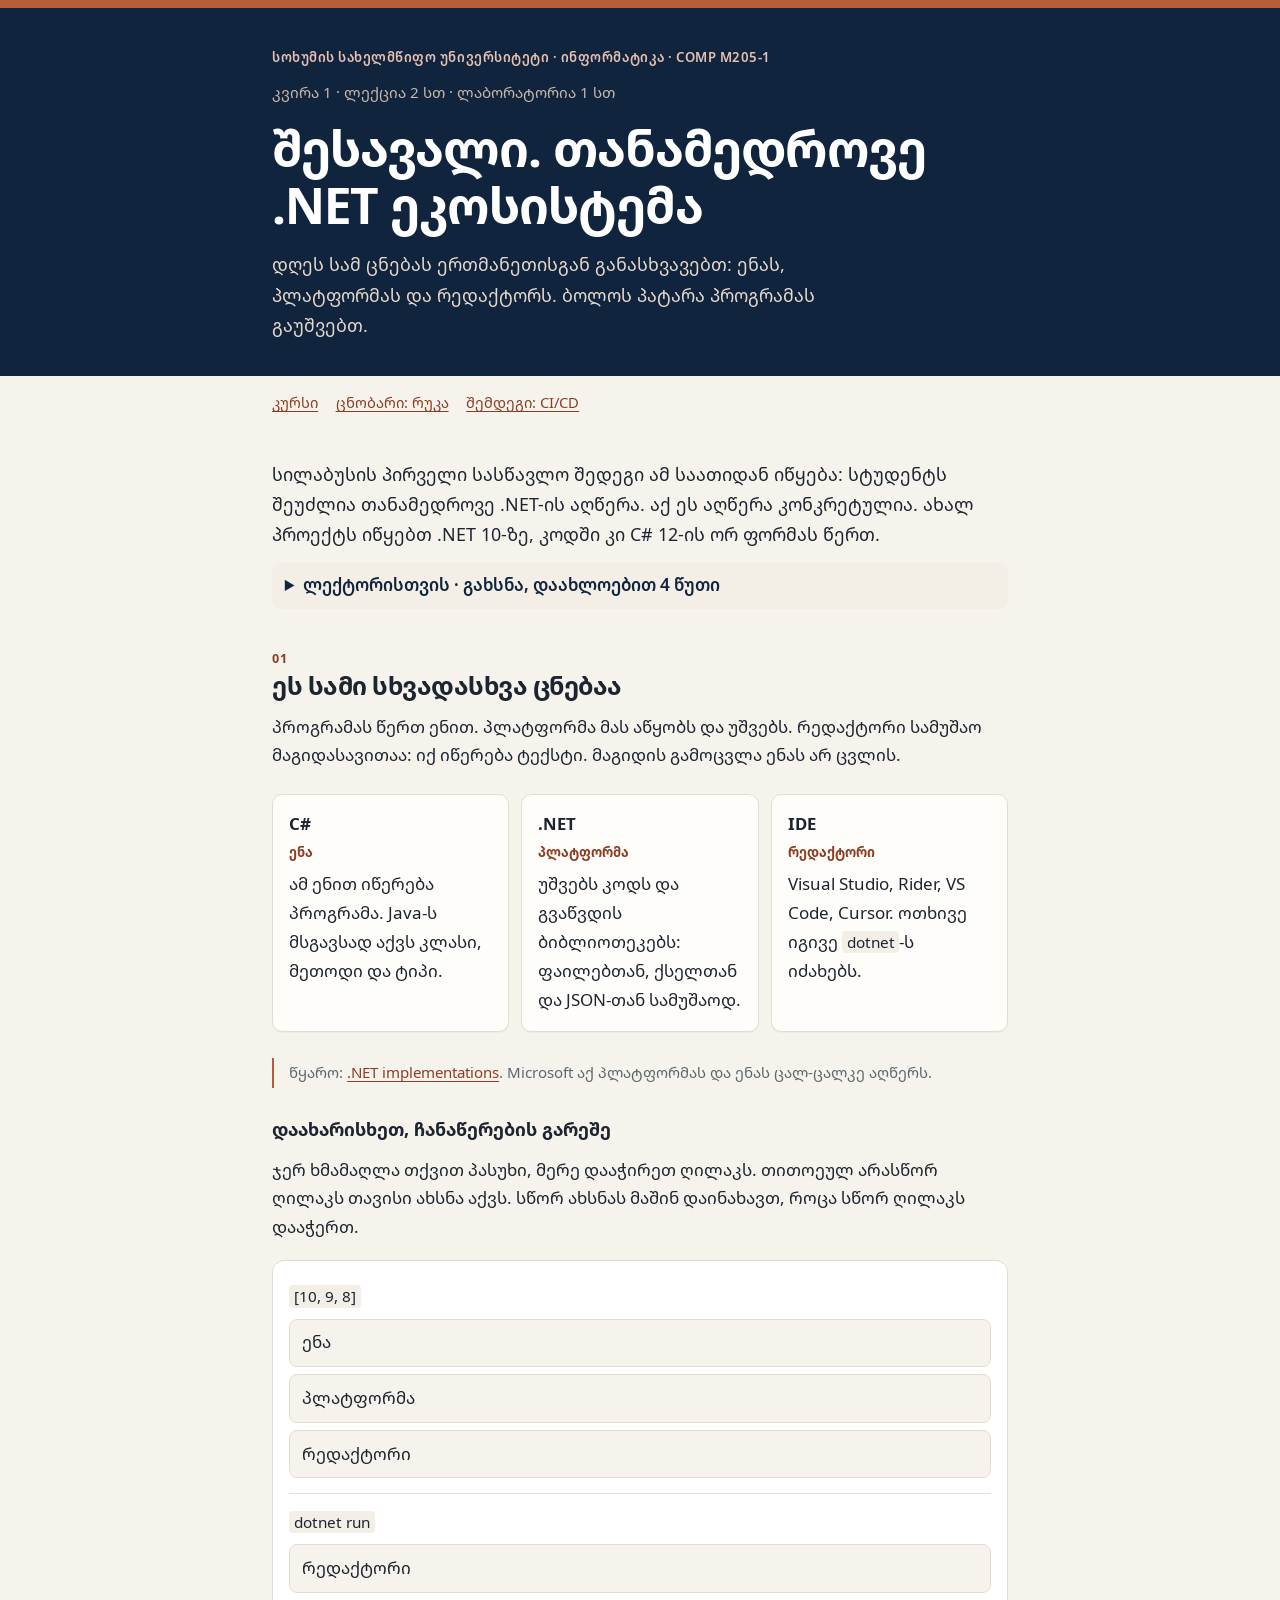
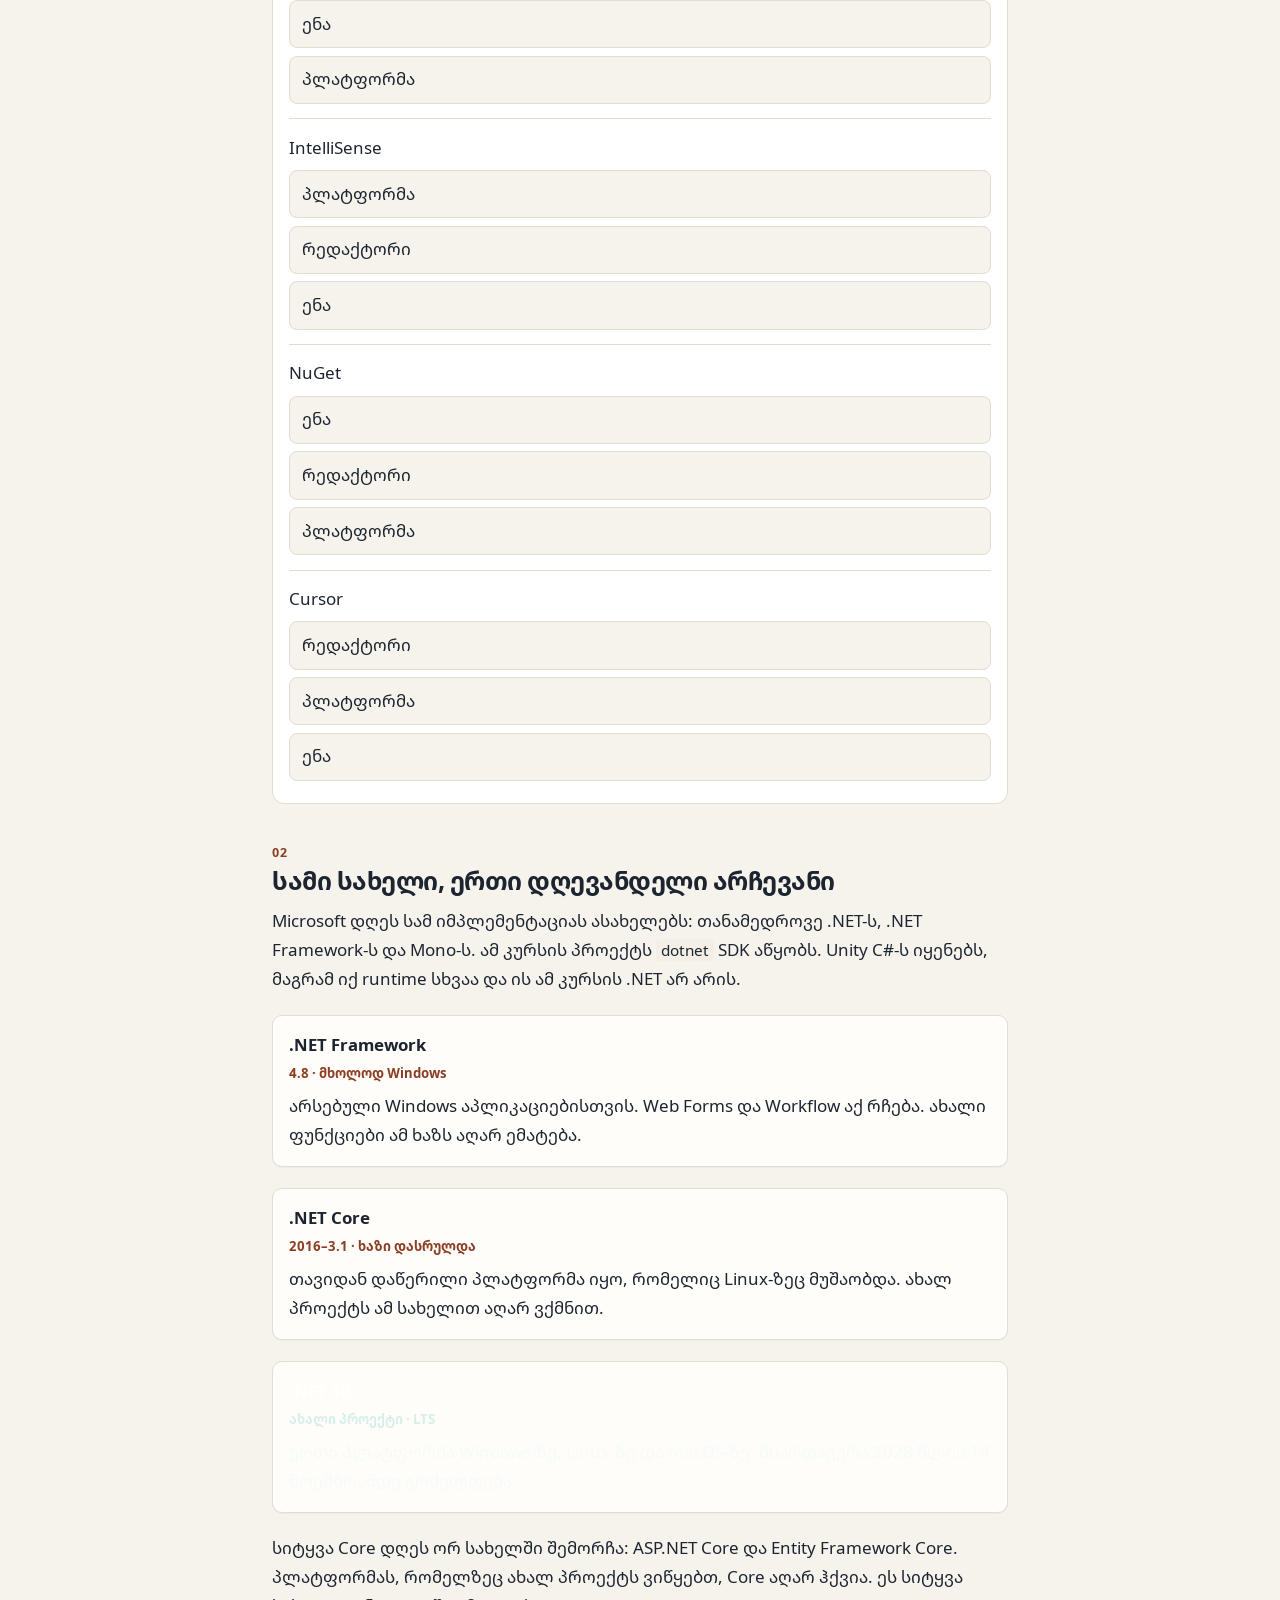
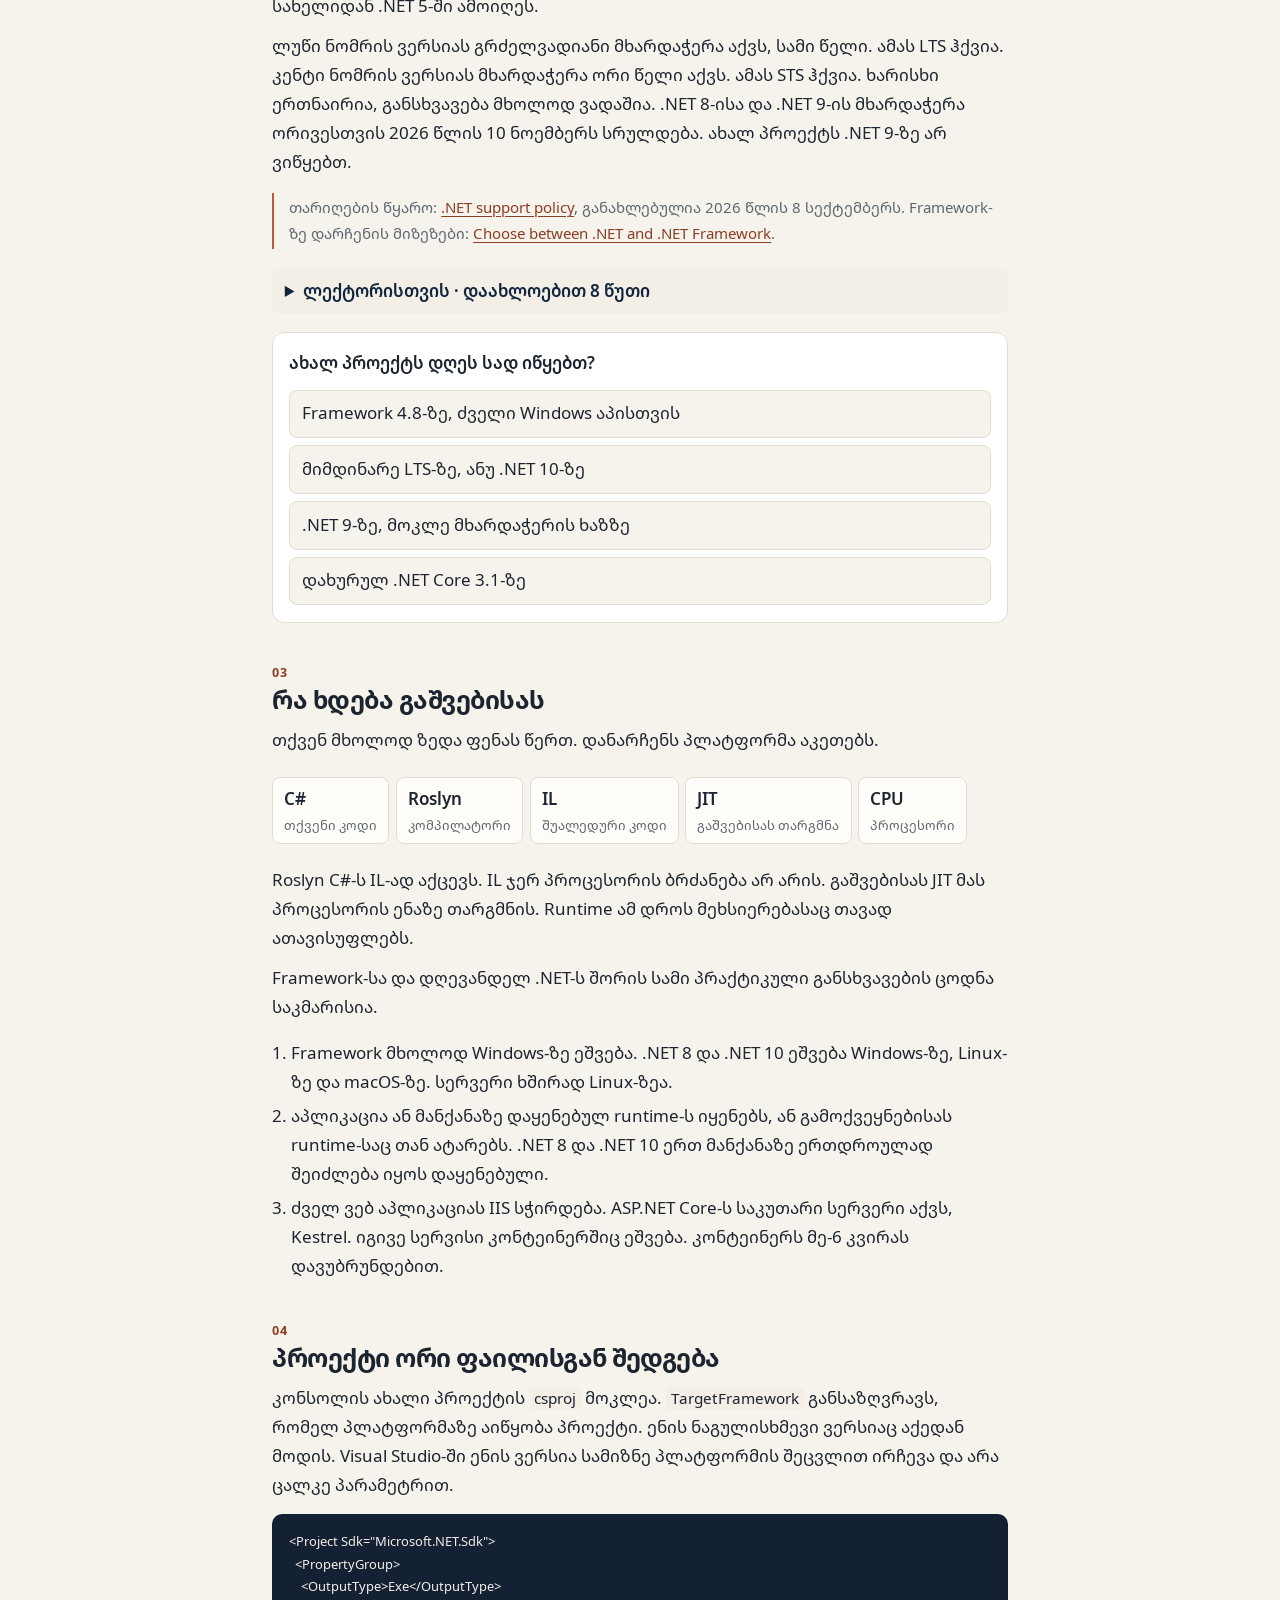
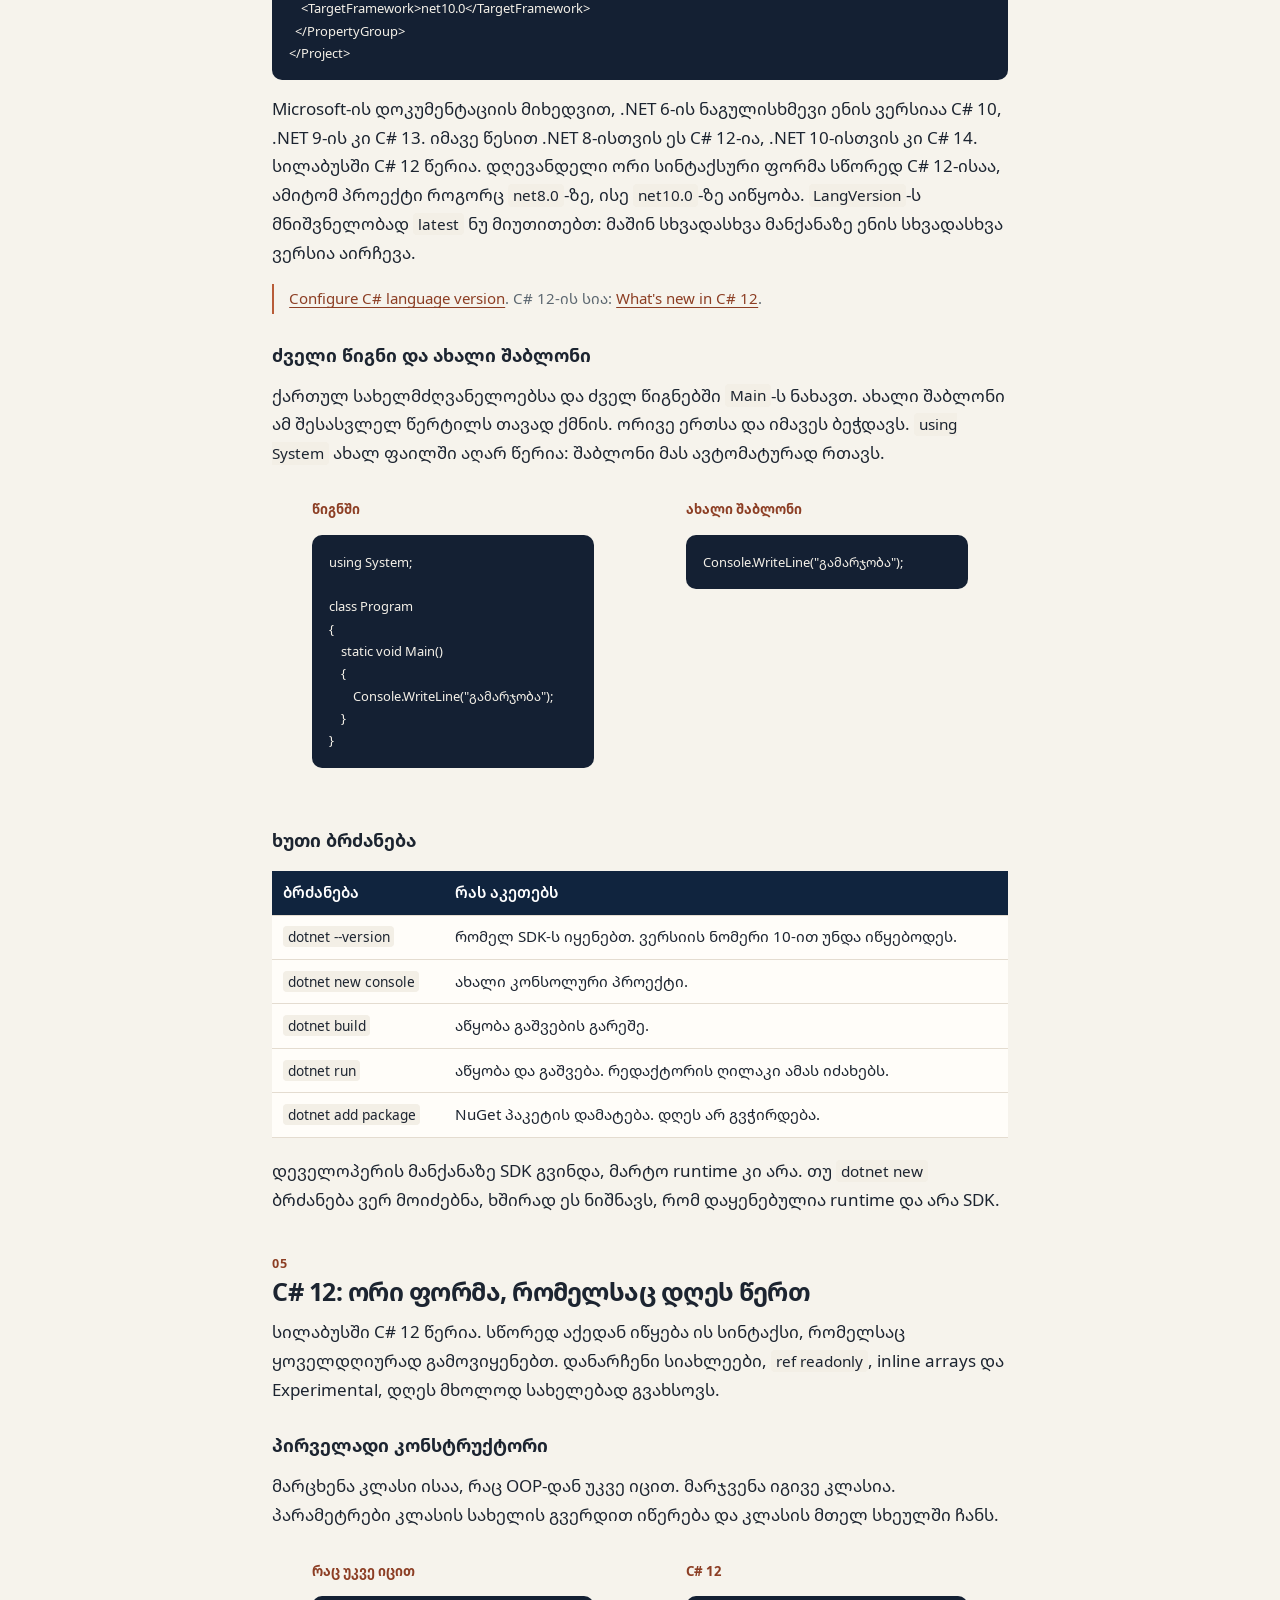
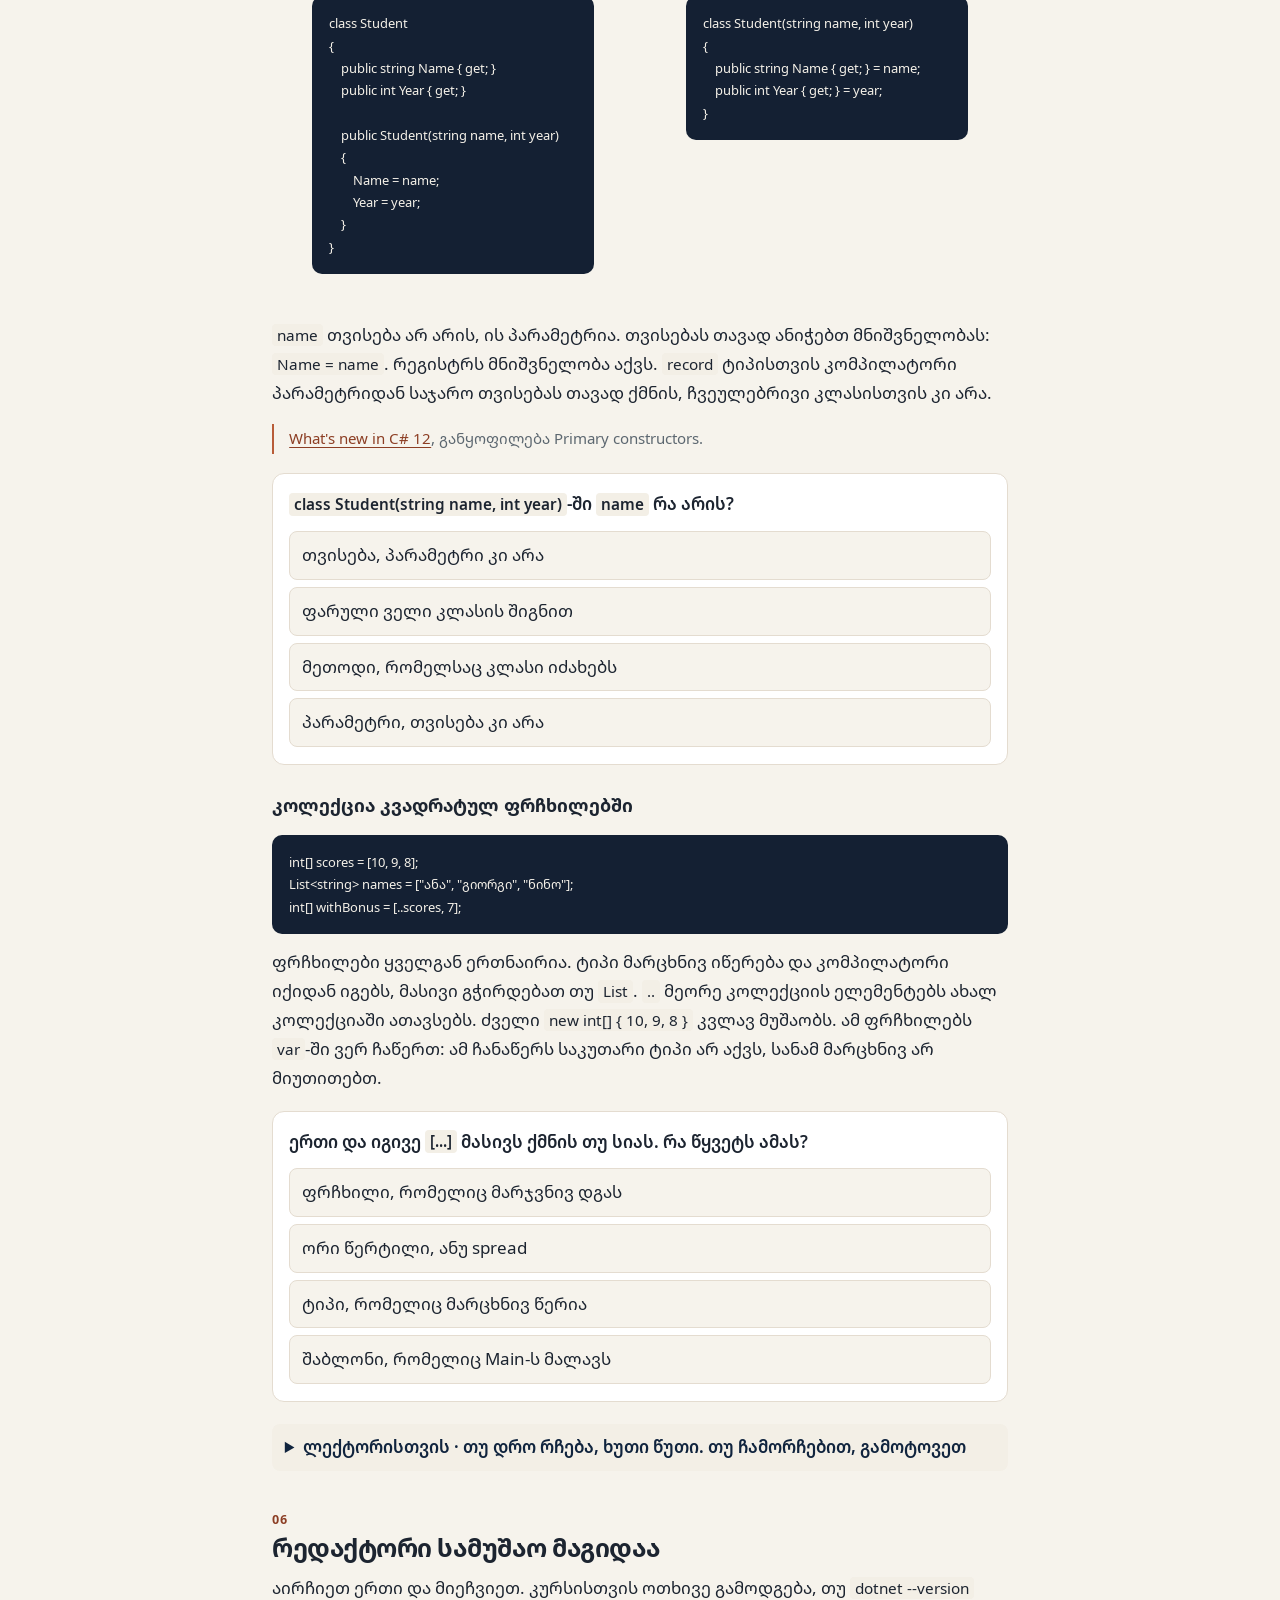
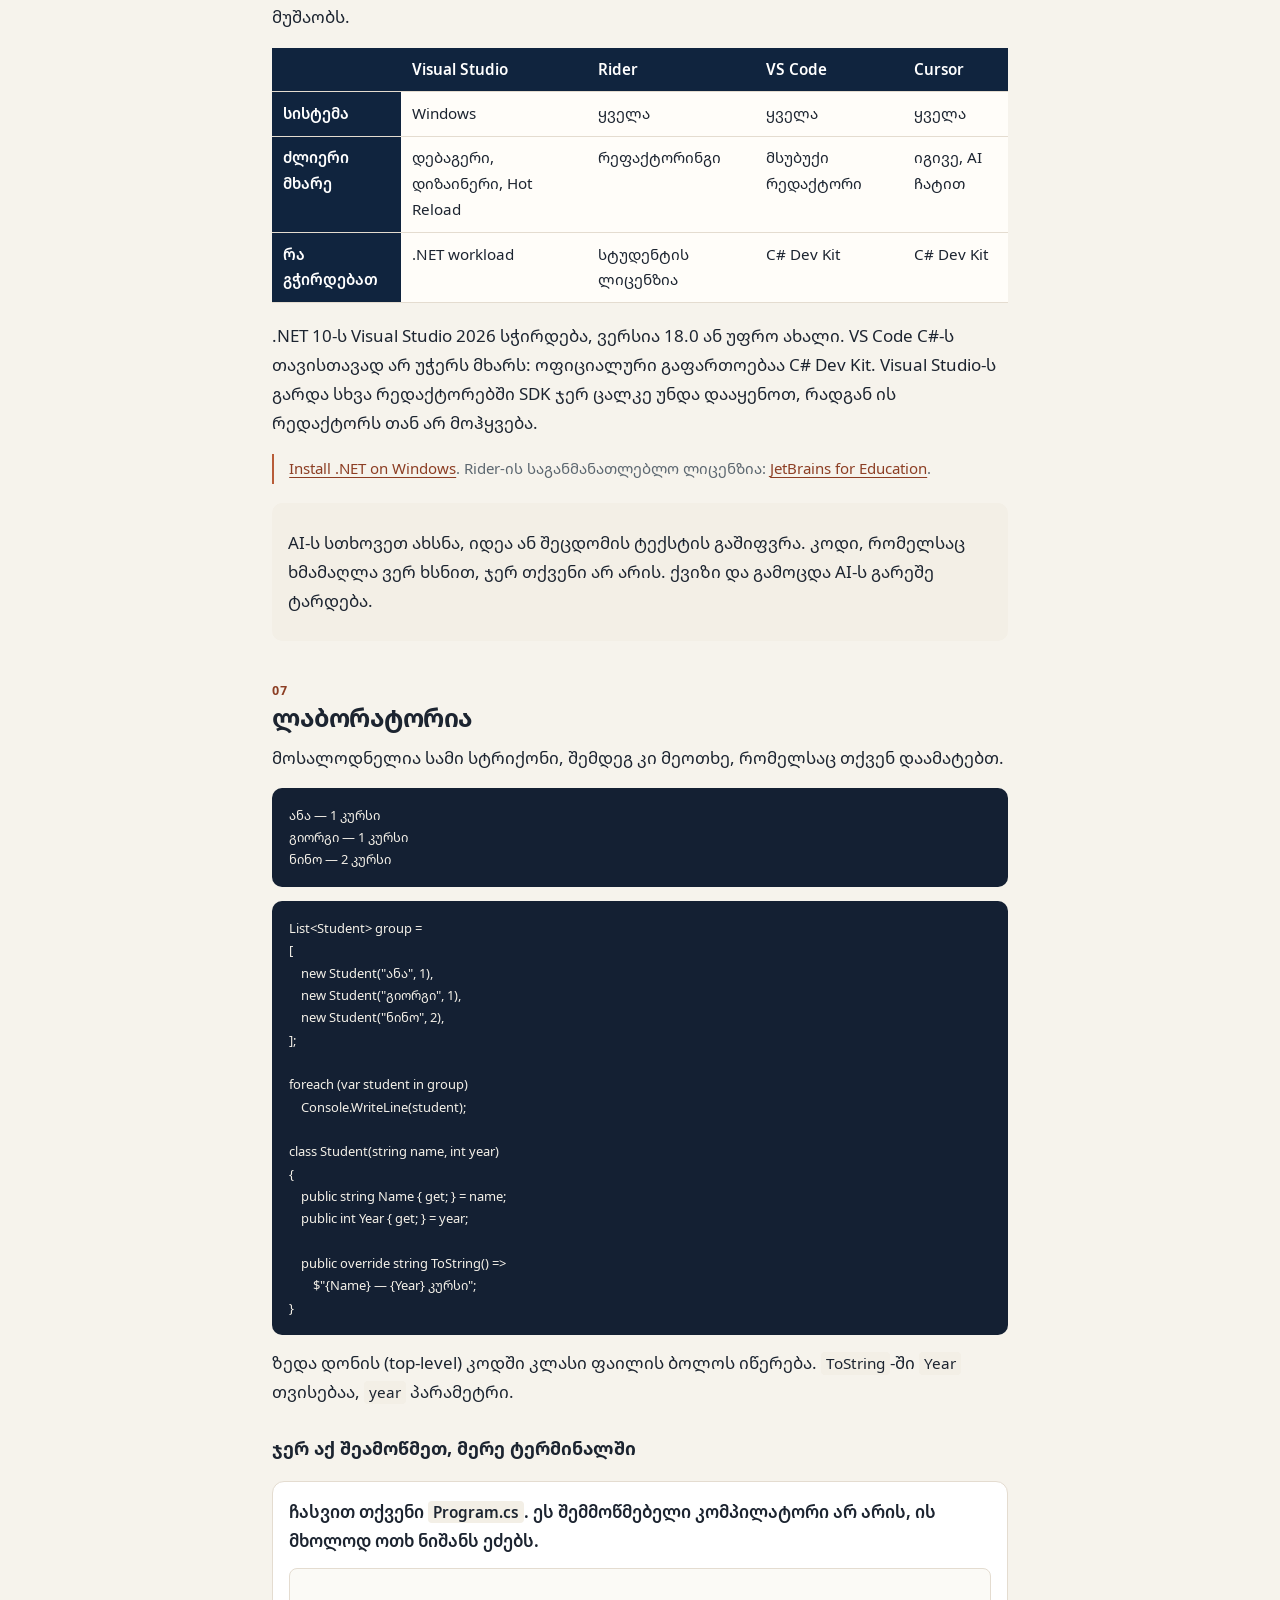
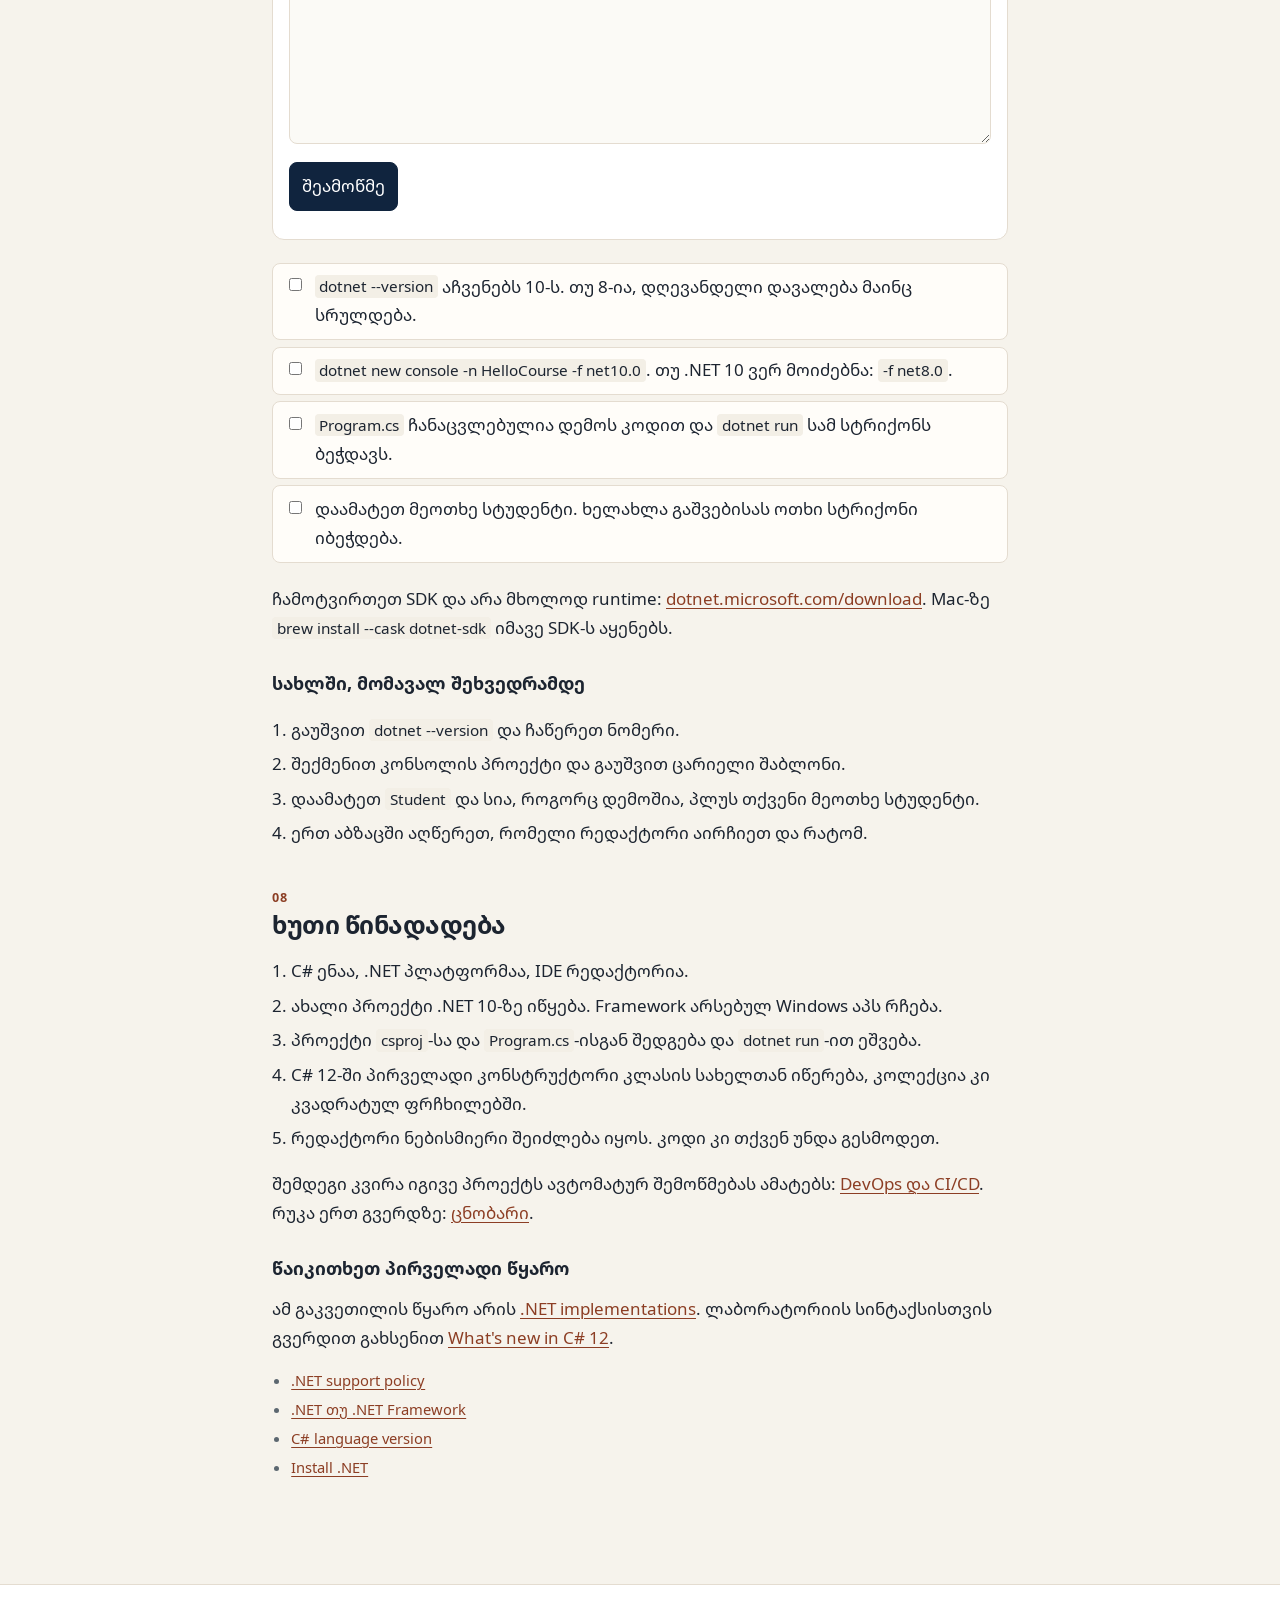
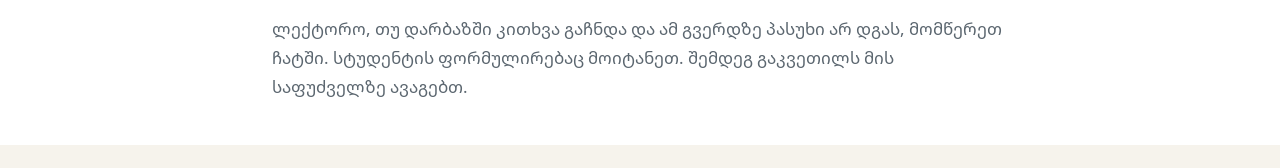
==== commit 7e436558: "feat: Update course materials and .gitignore file. Added .NET specific entries to .gitignore, improv" ====
--- a/course/lessons/0001-modern-dotnet.html
+++ b/course/lessons/0001-modern-dotnet.html
@@ -12,7 +12,7 @@
       <p class="mast-kicker">სოხუმის სახელმწიფო უნივერსიტეტი · ინფორმატიკა · COMP M205-1</p>
       <p class="mast-week">კვირა 1 · ლექცია 2 სთ · ლაბორატორია 1 სთ</p>
       <h1>შესავალი. თანამედროვე .NET ეკოსისტემა</h1>
-      <p class="mast-lead">დღეს სამ რამეს გაყოფთ: ენას, პლატფორმას და რედაქტორს. ბოლოს ერთ პატარა პროგრამას გაუშვებთ.</p>
+      <p class="mast-lead">დღეს სამ ცნებას ერთმანეთისგან განასხვავებთ: ენას, პლატფორმას და რედაქტორს. ბოლოს პატარა პროგრამას გაუშვებთ.</p>
     </div>
   </header>
 
@@ -23,15 +23,15 @@
   </nav>
 
   <main class="sheet">
-    <p class="lead">სილაბუსის პირველი შედეგი ამ საათიდან იწყება: სტუდენტი აღწერს თანამედროვე .NET-ს. აღწერა აქ კონკრეტულია. ახალ პროექტს იწყებთ .NET 10-ზე, კოდში კი C# 12-ის ორ ფორმას წერთ.</p>
+    <p class="lead">სილაბუსის პირველი სასწავლო შედეგი ამ საათიდან იწყება: სტუდენტს შეუძლია თანამედროვე .NET-ის აღწერა. აქ ეს აღწერა კონკრეტულია. ახალ პროექტს იწყებთ .NET 10-ზე, კოდში კი C# 12-ის ორ ფორმას წერთ.</p>
 
     <details class="lecturer">
       <summary>ლექტორისთვის · გახსნა, დაახლოებით 4 წუთი</summary>
-      <p>ჰკითხეთ დარბაზს: ვინ დაწერა რამე C#-ზე, ვინ Java-ზე ან Python-ზე, ვინ ზის Mac-ზე და ვინ Windows-ზე. პასუხი გიჩვენებთ, რამდენი დრო დაუთმოთ <code>Main</code>-ს. სლაიდები უკვე გაქვთ: <code>lectures/week-01</code>. ეს გვერდი იგივე არგუმენტია, სავარჯიშოებით.</p>
+      <p>ჰკითხეთ დარბაზს: ვინ დაწერა რამე C#-ზე, ვინ Java-ზე ან Python-ზე, ვინ მუშაობს Mac-ზე და ვინ Windows-ზე. პასუხი გაჩვენებთ, რამდენი დრო დაუთმოთ <code>Main</code>-ს. სლაიდები უკვე გაქვთ: <code>lectures/week-01</code>. ეს გვერდი იგივე მსჯელობაა, სავარჯიშოებით.</p>
     </details>
 
-    <h2><span class="num">01</span>სამი სხვადასხვა რამეა</h2>
-    <p>პროგრამას წერთ ენით. პლატფორმა მას აწყობს და გაუშვებს. რედაქტორი არის მაგიდა, სადაც ტექსტი იწერება. მაგიდის გამოცვლა ენას არ ცვლის.</p>
+    <h2><span class="num">01</span>ეს სამი სხვადასხვა ცნებაა</h2>
+    <p>პროგრამას წერთ ენით. პლატფორმა მას აწყობს და უშვებს. რედაქტორი სამუშაო მაგიდასავითაა: იქ იწერება ტექსტი. მაგიდის გამოცვლა ენას არ ცვლის.</p>
     <ul class="cards">
       <li>
         <strong>C#</strong>
@@ -41,7 +41,7 @@
       <li>
         <strong>.NET</strong>
         <span>პლატფორმა</span>
-        <p>გაუშვებს კოდს და მისცემს ბიბლიოთეკებს: ფაილს, ქსელს, JSON-ს.</p>
+        <p>უშვებს კოდს და გვაწვდის ბიბლიოთეკებს: ფაილებთან, ქსელთან და JSON-თან სამუშაოდ.</p>
       </li>
       <li>
         <strong>IDE</strong>
@@ -51,10 +51,10 @@
     </ul>
     <p class="aside">წყარო: <a href="https://learn.microsoft.com/en-us/dotnet/fundamentals/implementations">.NET implementations</a>. Microsoft აქ პლატფორმას და ენას ცალ-ცალკე აღწერს.</p>
 
-    <h3>დაალაგეთ, ჩანაწერის გარეშე</h3>
-    <p>ჯერ თქვით პასუხი, მერე დააჭირეთ. არასწორ ღილაკს თავისი ახსნა აქვს. სწორს მაშინ დაინახავთ, როცა მას დააჭერთ.</p>
+    <h3>დაახარისხეთ, ჩანაწერების გარეშე</h3>
+    <p>ჯერ ხმამაღლა თქვით პასუხი, მერე დააჭირეთ ღილაკს. თითოეულ არასწორ ღილაკს თავისი ახსნა აქვს. სწორ ახსნას მაშინ დაინახავთ, როცა სწორ ღილაკს დააჭერთ.</p>
     <ul class="bins">
-      <li class="bin-item" data-expect="language" data-yes="ენაა. ეს სინტაქსია, პლატფორმის სახელი კი არა." data-no="ეს ჩანაწერის ფორმაა. მას პლატფორმა არ ჰქვია და რედაქტორშიც არ დგას.">
+      <li class="bin-item" data-expect="language" data-yes="ენაა. ეს სინტაქსია, პლატფორმის სახელი კი არა." data-no="ეს ჩაწერის ფორმაა, ამიტომ არც პლატფორმაა და არც რედაქტორი.">
         <p><code>[10, 9, 8]</code></p>
         <div class="bin-actions">
           <button type="button" data-pick="language">ენა</button>
@@ -63,7 +63,7 @@
         </div>
         <p class="bin-feedback" hidden></p>
       </li>
-      <li class="bin-item" data-expect="platform" data-yes="პლატფორმაა. ბრძანება SDK-ს ეკუთვნის, რომელ რედაქტორშიც არ უნდა იჯდეთ." data-no="ეს ბრძანება რედაქტორს არ ეკუთვნის. იგივე ხაზი მუშაობს Visual Studio-შიც და Cursor-შიც.">
+      <li class="bin-item" data-expect="platform" data-yes="პლატფორმაა. ბრძანება SDK-ს ეკუთვნის, რომელ რედაქტორშიც არ უნდა მუშაობდეთ." data-no="ეს ბრძანება რედაქტორს არ ეკუთვნის. იგივე ბრძანება მუშაობს Visual Studio-შიც და Cursor-შიც.">
         <p><code>dotnet run</code></p>
         <div class="bin-actions">
           <button type="button" data-pick="editor">რედაქტორი</button>
@@ -72,7 +72,7 @@
         </div>
         <p class="bin-feedback" hidden></p>
       </li>
-      <li class="bin-item" data-expect="editor" data-yes="რედაქტორია. C#-ს წინადადებას წერისას სთავაზობს. ენა მის გარეშეც იგივეა." data-no="IntelliSense მაგიდის თვისებაა. პლატფორმა მის გარეშეც აწყობს პროექტს.">
+      <li class="bin-item" data-expect="editor" data-yes="რედაქტორია. კოდის წერისას ის C#-ის მინიშნებებს გვთავაზობს. ენა მის გარეშეც იგივეა." data-no="IntelliSense რედაქტორის შესაძლებლობაა. პლატფორმა მის გარეშეც აწყობს პროექტს.">
         <p>IntelliSense</p>
         <div class="bin-actions">
           <button type="button" data-pick="platform">პლატფორმა</button>
@@ -81,7 +81,7 @@
         </div>
         <p class="bin-feedback" hidden></p>
       </li>
-      <li class="bin-item" data-expect="platform" data-yes="პლატფორმის ბიბლიოთეკების მაღაზიაა. პაკეტი რედაქტორზე არ არის მიბმული." data-no="NuGet არც ენაა და არც რედაქტორი. პაკეტს პროექტი იღებს, <code>dotnet add package</code>-ით.">
+      <li class="bin-item" data-expect="platform" data-yes="პლატფორმის პაკეტების საცავია. პაკეტი რედაქტორზე არ არის დამოკიდებული." data-no="NuGet არც ენაა და არც რედაქტორი. პაკეტს პროექტი იღებს <code>dotnet add package</code>-ით.">
         <p>NuGet</p>
         <div class="bin-actions">
           <button type="button" data-pick="language">ენა</button>
@@ -90,7 +90,7 @@
         </div>
         <p class="bin-feedback" hidden></p>
       </li>
-      <li class="bin-item" data-expect="editor" data-yes="რედაქტორია. Mac-ზე სრული Visual Studio არ გვჭირდება. SDK იგივე რჩება." data-no="Cursor მაგიდაა. მასში დაწერილი C# სხვა ენა არ ხდება.">
+      <li class="bin-item" data-expect="editor" data-yes="რედაქტორია. Mac-ზე სრული Visual Studio არ გვჭირდება. SDK იგივე რჩება." data-no="Cursor რედაქტორია. მასში დაწერილი C# სხვა ენად არ იქცევა.">
         <p>Cursor</p>
         <div class="bin-actions">
           <button type="button" data-pick="editor">რედაქტორი</button>
@@ -102,74 +102,74 @@
     </ul>
 
     <h2><span class="num">02</span>სამი სახელი, ერთი დღევანდელი არჩევანი</h2>
-    <p>Microsoft დღეს სამ იმპლემენტაციას ასახელებს: თანამედროვე .NET-ს, .NET Framework-ს და Mono-ს. ამ კურსის პროექტს <code>dotnet</code> SDK აწყობს. Unity C#-ს იყენებს, მაგრამ იქ runtime სხვაა. ის ამ კურსის .NET არ არის.</p>
+    <p>Microsoft დღეს სამ იმპლემენტაციას ასახელებს: თანამედროვე .NET-ს, .NET Framework-ს და Mono-ს. ამ კურსის პროექტს <code>dotnet</code> SDK აწყობს. Unity C#-ს იყენებს, მაგრამ იქ runtime სხვაა და ის ამ კურსის .NET არ არის.</p>
     <ul class="stack">
       <li>
         <strong>.NET Framework</strong>
         <span>4.8 · მხოლოდ Windows</span>
-        <p>არსებული Windows აპისთვის. Web Forms და Workflow აქ რჩება. ახალი შესაძლებლობა ამ ხაზს აღარ ემატება.</p>
+        <p>არსებული Windows აპლიკაციებისთვის. Web Forms და Workflow აქ რჩება. ახალი ფუნქციები ამ ხაზს აღარ ემატება.</p>
       </li>
       <li>
         <strong>.NET Core</strong>
         <span>2016–3.1 · ხაზი დასრულდა</span>
-        <p>გადაწერილი პლატფორმა იყო, უკვე Linux-ზეც. ახალ პროექტს ამ სახელით აღარ ვქმნით.</p>
+        <p>თავიდან დაწერილი პლატფორმა იყო, რომელიც Linux-ზეც მუშაობდა. ახალ პროექტს ამ სახელით აღარ ვქმნით.</p>
       </li>
       <li class="mark">
         <strong>.NET 10</strong>
         <span>ახალი პროექტი · LTS</span>
-        <p>ერთი პლატფორმა Windows-ზე, Linux-ზე და macOS-ზე. მხარდაჭერა 2028 წლის 14 ნოემბრამდეა.</p>
+        <p>ერთი პლატფორმა Windows-ზე, Linux-ზე და macOS-ზე. მხარდაჭერა 2028 წლის 14 ნოემბრამდე გრძელდება.</p>
       </li>
     </ul>
-    <p>სიტყვა Core დღეს ორ სახელში რჩება: ASP.NET Core და Entity Framework Core. პროდუქტს, რომელზეც ახალ პროექტს ვიწყებთ, Core აღარ ჰქვია. სახელი .NET 5-იდან მოიხსნა.</p>
-    <p>ლუწი ნომერი გრძელ მხარდაჭერას იღებს, სამ წელს. ამას LTS ჰქვია. კენტი ნომერი ორ წელს იღებს. ამას STS ჰქვია. ხარისხი ერთია. განსხვავება ვადაა. .NET 8 და .NET 9 ორივე 2026 წლის 10 ნოემბერს რჩება მხარდაჭერის გარეშე. ახალ პროექტს .NET 9-ზე არ ვიწყებთ.</p>
-    <p class="aside">თარიღები: <a href="https://dotnet.microsoft.com/en-us/platform/support/policy/dotnet-core">.NET support policy</a>, განახლებული 2026 წლის 8 სექტემბერს. Framework-ზე დარჩენის მიზეზები: <a href="https://learn.microsoft.com/en-us/dotnet/standard/choosing-core-framework-server">Choose between .NET and .NET Framework</a>.</p>
+    <p>სიტყვა Core დღეს ორ სახელში შემორჩა: ASP.NET Core და Entity Framework Core. პლატფორმას, რომელზეც ახალ პროექტს ვიწყებთ, Core აღარ ჰქვია. ეს სიტყვა სახელიდან .NET 5-ში ამოიღეს.</p>
+    <p>ლუწი ნომრის ვერსიას გრძელვადიანი მხარდაჭერა აქვს, სამი წელი. ამას LTS ჰქვია. კენტი ნომრის ვერსიას მხარდაჭერა ორი წელი აქვს. ამას STS ჰქვია. ხარისხი ერთნაირია, განსხვავება მხოლოდ ვადაშია. .NET 8-ისა და .NET 9-ის მხარდაჭერა ორივესთვის 2026 წლის 10 ნოემბერს სრულდება. ახალ პროექტს .NET 9-ზე არ ვიწყებთ.</p>
+    <p class="aside">თარიღების წყარო: <a href="https://dotnet.microsoft.com/en-us/platform/support/policy/dotnet-core">.NET support policy</a>, განახლებულია 2026 წლის 8 სექტემბერს. Framework-ზე დარჩენის მიზეზები: <a href="https://learn.microsoft.com/en-us/dotnet/standard/choosing-core-framework-server">Choose between .NET and .NET Framework</a>.</p>
 
     <details class="lecturer">
       <summary>ლექტორისთვის · დაახლოებით 8 წუთი</summary>
-      <p>ცხრილი სლაიდზეა, აქ მოკლედ. ხმამაღლა წაიკითხეთ ბოლო წინადადება Core-ზე. თუ ლაბორატორიაში 10 არ დგას, 8-ზეც დღევანდელი დემო ეშვება. 9-ს ნუ დააყენებინებთ.</p>
+      <p>ცხრილი სლაიდზეა, აქ მოკლედ. ხმამაღლა წაიკითხეთ ბოლო აბზაცი Core-ზე. თუ ლაბორატორიაში .NET 10 არ არის დაყენებული, დღევანდელი დემო .NET 8-ზეც ეშვება. .NET 9-ის დაყენება ნუ მოსთხოვთ.</p>
     </details>
 
     <section class="quiz" data-quiz data-answer="b">
       <p class="prompt">ახალ პროექტს დღეს სად იწყებთ?</p>
       <div class="choices">
-        <button type="button" data-choice="a" data-why="Framework 4.8 არსებულ Windows აპს რჩება. ახალი პროექტის ხაზი ის აღარ არის.">Framework 4.8-ზე, ძველი Windows აპისთვის</button>
-        <button type="button" data-choice="b" data-why="კი. .NET 10 არის მოქმედი LTS, მხარდაჭერით 2028 წლის 14 ნოემბრამდე.">მიმდინარე LTS-ზე, ანუ .NET 10-ზე</button>
-        <button type="button" data-choice="c" data-why=".NET 9 მოკლე ხაზია და 2026 წლის 10 ნოემბერს სრულდება. ახალს აქ არ ვიწყებთ.">.NET 9-ზე, მოკლე მხარდაჭერის ხაზზე</button>
-        <button type="button" data-choice="d" data-why="Core 3.1-ის მხარდაჭერა 2022 წელს დამთავრდა. სახელი ისტორიაა.">ძველ Core 3.1-ის დახურულ ხაზზე</button>
+        <button type="button" data-choice="a" data-why="Framework 4.8 არსებული Windows აპლიკაციებისთვის რჩება. ახალი პროექტისთვის ის აღარ გამოდგება.">Framework 4.8-ზე, ძველი Windows აპისთვის</button>
+        <button type="button" data-choice="b" data-why="კი. .NET 10 მოქმედი LTS ვერსიაა და მხარდაჭერა 2028 წლის 14 ნოემბრამდე გრძელდება.">მიმდინარე LTS-ზე, ანუ .NET 10-ზე</button>
+        <button type="button" data-choice="c" data-why=".NET 9 მოკლე ხაზია და 2026 წლის 10 ნოემბერს სრულდება. ახალ პროექტს აქ არ ვიწყებთ.">.NET 9-ზე, მოკლე მხარდაჭერის ხაზზე</button>
+        <button type="button" data-choice="d" data-why="Core 3.1-ის მხარდაჭერა 2022 წელს დასრულდა. ეს სახელი უკვე ისტორიაა.">დახურულ .NET Core 3.1-ზე</button>
       </div>
       <p class="feedback" hidden></p>
     </section>
 
     <h2><span class="num">03</span>რა ხდება გაშვებისას</h2>
-    <p>თქვენ წერთ ზედა ფენას. დანარჩენი პლატფორმაა.</p>
+    <p>თქვენ მხოლოდ ზედა ფენას წერთ. დანარჩენს პლატფორმა აკეთებს.</p>
     <ol class="flow">
       <li>C#<span>თქვენი კოდი</span></li>
       <li>Roslyn<span>კომპილატორი</span></li>
       <li>IL<span>შუალედური კოდი</span></li>
-      <li>JIT<span>გაშვებისას</span></li>
+      <li>JIT<span>გაშვებისას თარგმნა</span></li>
       <li>CPU<span>პროცესორი</span></li>
     </ol>
-    <p>Roslyn C#-ს IL-ად აქცევს. IL ჯერ პროცესორის ბრძანება არ არის. გაშვებისას JIT მას პროცესორის ენაზე თარგმნის. Runtime ამ დროს მეხსიერებასაც თავად ასუფთავებს.</p>
-    <p>სამი პრაქტიკული განსხვავება Framework-სა და დღევანდელ .NET-ს შორის საკმარისია.</p>
+    <p>Roslyn C#-ს IL-ად აქცევს. IL ჯერ პროცესორის ბრძანება არ არის. გაშვებისას JIT მას პროცესორის ენაზე თარგმნის. Runtime ამ დროს მეხსიერებასაც თავად ათავისუფლებს.</p>
+    <p>Framework-სა და დღევანდელ .NET-ს შორის სამი პრაქტიკული განსხვავების ცოდნა საკმარისია.</p>
     <ol>
-      <li>Framework მხოლოდ Windows-ზე ეშვება. .NET 8 და .NET 10 ეშვება Windows-ზე, Linux-ზე და macOS-ზე. სერვერი ხშირად Linuxია.</li>
-      <li>აპი იყენებს დაყენებულ runtime-ს, ან გამოქვეყნებისას runtime-ს თან იღებს. .NET 8 და .NET 10 ერთ მანქანაზე ერთად დგას.</li>
-      <li>ძველ ვებ აპს IIS სჭირდება. ASP.NET Core-ს თავისი სერვერი ჰყავს, Kestrel. იგივე სერვისი კონტეინერშიც ეშვება. კონტეინერს მე-6 კვირას დავუბრუნდებით.</li>
-    </ol>
-
-    <h2><span class="num">04</span>პროექტი ორი ფაილია</h2>
-    <p>კონსოლის ახალი პროექტის <code>csproj</code> მოკლეა. <code>TargetFramework</code> წყვეტს, რომელ პლატფორმაზე იგება პროექტი. ენის ნაგულისხმევი ვერსიაც აქედან მოდის. Visual Studio-ში ამ ვერსიას სამიზნის შეცვლით ირჩევენ, ცალკე გადამრთველით კი არა.</p>
+      <li>Framework მხოლოდ Windows-ზე ეშვება. .NET 8 და .NET 10 ეშვება Windows-ზე, Linux-ზე და macOS-ზე. სერვერი ხშირად Linux-ზეა.</li>
+      <li>აპლიკაცია ან მანქანაზე დაყენებულ runtime-ს იყენებს, ან გამოქვეყნებისას runtime-საც თან ატარებს. .NET 8 და .NET 10 ერთ მანქანაზე ერთდროულად შეიძლება იყოს დაყენებული.</li>
+      <li>ძველ ვებ აპლიკაციას IIS სჭირდება. ASP.NET Core-ს საკუთარი სერვერი აქვს, Kestrel. იგივე სერვისი კონტეინერშიც ეშვება. კონტეინერს მე-6 კვირას დავუბრუნდებით.</li>
+    </ol>
+
+    <h2><span class="num">04</span>პროექტი ორი ფაილისგან შედგება</h2>
+    <p>კონსოლის ახალი პროექტის <code>csproj</code> მოკლეა. <code>TargetFramework</code> განსაზღვრავს, რომელ პლატფორმაზე აიწყობა პროექტი. ენის ნაგულისხმევი ვერსიაც აქედან მოდის. Visual Studio-ში ენის ვერსია სამიზნე პლატფორმის შეცვლით ირჩევა და არა ცალკე პარამეტრით.</p>
     <pre><code>&lt;Project Sdk="Microsoft.NET.Sdk"&gt;
   &lt;PropertyGroup&gt;
     &lt;OutputType&gt;Exe&lt;/OutputType&gt;
     &lt;TargetFramework&gt;net10.0&lt;/TargetFramework&gt;
   &lt;/PropertyGroup&gt;
 &lt;/Project&gt;</code></pre>
-    <p>Microsoft-ის მაგალითით, .NET 6 ნაგულისხმევად C# 10-ია და .NET 9 ნაგულისხმევად C# 13. იგივე ნაბიჯით .NET 8 არის C# 12, .NET 10 არის C# 14. სილაბუსის ენა C# 12-ია. დღევანდელი ორი ფორმა სწორედ C# 12-ია, ამიტომ <code>net8.0</code>-ზეც იგება და <code>net10.0</code>-ზეც. <code>LangVersion</code>-ს <code>latest</code> ნუ მიანიჭებთ: მაშინ სხვადასხვა მანქანა სხვადასხვა ენას აიღებს.</p>
+    <p>Microsoft-ის დოკუმენტაციის მიხედვით, .NET 6-ის ნაგულისხმევი ენის ვერსიაა C# 10, .NET 9-ის კი C# 13. იმავე წესით .NET 8-ისთვის ეს C# 12-ია, .NET 10-ისთვის კი C# 14. სილაბუსში C# 12 წერია. დღევანდელი ორი სინტაქსური ფორმა სწორედ C# 12-ისაა, ამიტომ პროექტი როგორც <code>net8.0</code>-ზე, ისე <code>net10.0</code>-ზე აიწყობა. <code>LangVersion</code>-ს მნიშვნელობად <code>latest</code> ნუ მიუთითებთ: მაშინ სხვადასხვა მანქანაზე ენის სხვადასხვა ვერსია აირჩევა.</p>
     <p class="aside"><a href="https://learn.microsoft.com/en-us/dotnet/csharp/language-reference/configure-language-version">Configure C# language version</a>. C# 12-ის სია: <a href="https://learn.microsoft.com/en-us/dotnet/csharp/whats-new/csharp-12">What's new in C# 12</a>.</p>
 
     <h3>ძველი წიგნი და ახალი შაბლონი</h3>
-    <p>ქართულ დამხმარეში და ძველ სახელმძღვანელოში <code>Main</code>-ს ნახავთ. ახალი შაბლონი იმ წერტილს თვითონ ქმნის. ორივე ერთს ბეჭდავს. <code>using System</code> ახალ ფაილში აღარ წერია: შაბლონი მას ფარულად რთავს.</p>
+    <p>ქართულ სახელმძღვანელოებსა და ძველ წიგნებში <code>Main</code>-ს ნახავთ. ახალი შაბლონი ამ შესასვლელ წერტილს თავად ქმნის. ორივე ერთსა და იმავეს ბეჭდავს. <code>using System</code> ახალ ფაილში აღარ წერია: შაბლონი მას ავტომატურად რთავს.</p>
     <div class="pair">
       <figure>
         <figcaption>წიგნში</figcaption>
@@ -195,20 +195,20 @@
         <tr><th>ბრძანება</th><th>რას აკეთებს</th></tr>
       </thead>
       <tbody>
-        <tr><td><code>dotnet --version</code></td><td>რომელი SDK გიყენიათ. გვინდა 10-ით დაწყებული ნომერი.</td></tr>
-        <tr><td><code>dotnet new console</code></td><td>ახალი კონსოლის პროექტი.</td></tr>
-        <tr><td><code>dotnet build</code></td><td>აწყობა, გაშვების გარეშე.</td></tr>
+        <tr><td><code>dotnet --version</code></td><td>რომელ SDK-ს იყენებთ. ვერსიის ნომერი 10-ით უნდა იწყებოდეს.</td></tr>
+        <tr><td><code>dotnet new console</code></td><td>ახალი კონსოლური პროექტი.</td></tr>
+        <tr><td><code>dotnet build</code></td><td>აწყობა გაშვების გარეშე.</td></tr>
         <tr><td><code>dotnet run</code></td><td>აწყობა და გაშვება. რედაქტორის ღილაკი ამას იძახებს.</td></tr>
         <tr><td><code>dotnet add package</code></td><td>NuGet პაკეტის დამატება. დღეს არ გვჭირდება.</td></tr>
       </tbody>
     </table>
-    <p>დეველოპერის მანქანაზე SDK გვინდა, მარტო runtime კი არა. თუ <code>dotnet new</code> ვერ იძებნება, ხშირად runtime დგას და SDK არა.</p>
+    <p>დეველოპერის მანქანაზე SDK გვინდა, მარტო runtime კი არა. თუ <code>dotnet new</code> ბრძანება ვერ მოიძებნა, ხშირად ეს ნიშნავს, რომ დაყენებულია runtime და არა SDK.</p>
 
     <h2><span class="num">05</span>C# 12: ორი ფორმა, რომელსაც დღეს წერთ</h2>
-    <p>სილაბუსი C# 12-ს ასახელებს. აქედან იწყება ის ჩანაწერი, რომელსაც ყოველდღიურად ვიყენებთ. დანარჩენი სიახლეები, <code>ref readonly</code>, inline arrays და Experimental, დღეს მხოლოდ სახელებია.</p>
-
-    <h3>კონსტრუქტორი კლასის თავში</h3>
-    <p>მარცხენა კლასი ისაა, რაც OOP-დან უკვე იცით. მარჯვენა იგივე კლასია. პარამეტრები კლასის სახელთან წერია და მთელ სხეულში ჩანს.</p>
+    <p>სილაბუსში C# 12 წერია. სწორედ აქედან იწყება ის სინტაქსი, რომელსაც ყოველდღიურად გამოვიყენებთ. დანარჩენი სიახლეები, <code>ref readonly</code>, inline arrays და Experimental, დღეს მხოლოდ სახელებად გვახსოვს.</p>
+
+    <h3>პირველადი კონსტრუქტორი</h3>
+    <p>მარცხენა კლასი ისაა, რაც OOP-დან უკვე იცით. მარჯვენა იგივე კლასია. პარამეტრები კლასის სახელის გვერდით იწერება და კლასის მთელ სხეულში ჩანს.</p>
     <div class="pair">
       <figure>
         <figcaption>რაც უკვე იცით</figcaption>
@@ -233,63 +233,63 @@
 }</code></pre>
       </figure>
     </div>
-    <p><code>name</code> თვისება არ არის. ის პარამეტრია. თვისებას თვითონ ანიჭებთ: <code>Name = name</code>. რეგისტრს მნიშვნელობა აქვს. ჩანაწერის ტიპზე, <code>record</code>-ზე, კომპილატორი პარამეტრისგან საჯარო თვისებას თვითონ ქმნის. ჩვეულებრივ კლასზე ამას არ აკეთებს.</p>
+    <p><code>name</code> თვისება არ არის, ის პარამეტრია. თვისებას თავად ანიჭებთ მნიშვნელობას: <code>Name = name</code>. რეგისტრს მნიშვნელობა აქვს. <code>record</code> ტიპისთვის კომპილატორი პარამეტრიდან საჯარო თვისებას თავად ქმნის, ჩვეულებრივი კლასისთვის კი არა.</p>
     <p class="aside"><a href="https://learn.microsoft.com/en-us/dotnet/csharp/whats-new/csharp-12">What's new in C# 12</a>, განყოფილება Primary constructors.</p>
 
     <section class="quiz" data-quiz data-answer="d">
       <p class="prompt"><code>class Student(string name, int year)</code>-ში <code>name</code> რა არის?</p>
       <div class="choices">
-        <button type="button" data-choice="a" data-why="ეს record-ის ქცევაა. ჩვეულებრივ კლასზე კომპილატორი თვისებას თვითონ არ ქმნის.">თვისება, პარამეტრი კი არა</button>
-        <button type="button" data-choice="b" data-why="შენახვა შეიძლება გაჩნდეს, თუ პარამეტრს სხეულში იყენებთ. სახელი მაინც პარამეტრის სახელია, ველის კი არა.">ფარული ველი კლასის შიგნით</button>
-        <button type="button" data-choice="c" data-why="კონსტრუქტორს მეთოდი არ ჰქვია. name მისი პარამეტრია.">მეთოდი, რომელსაც კლასი იძახებს</button>
+        <button type="button" data-choice="a" data-why="ეს record-ის ქცევაა. ჩვეულებრივ კლასში კომპილატორი თვისებას თავად არ ქმნის.">თვისება, პარამეტრი კი არა</button>
+        <button type="button" data-choice="b" data-why="თუ პარამეტრს სხეულში იყენებთ, კომპილატორმა შეიძლება შიდა ველი შექმნას. მაგრამ <code>name</code> მაინც პარამეტრის სახელია და არა ველის.">ფარული ველი კლასის შიგნით</button>
+        <button type="button" data-choice="c" data-why="name მეთოდი არ არის, ის კონსტრუქტორის პარამეტრია.">მეთოდი, რომელსაც კლასი იძახებს</button>
         <button type="button" data-choice="d" data-why="კი. პარამეტრი სხეულში ჩანს. თვისება მხოლოდ მაშინ ჩნდება, როცა Name = name წერთ.">პარამეტრი, თვისება კი არა</button>
       </div>
       <p class="feedback" hidden></p>
     </section>
 
-    <h3>სია კვადრატული ფრჩხილით</h3>
+    <h3>კოლექცია კვადრატულ ფრჩხილებში</h3>
     <pre><code>int[] scores = [10, 9, 8];
 List&lt;string&gt; names = ["ანა", "გიორგი", "ნინო"];
 int[] withBonus = [..scores, 7];</code></pre>
-    <p>ფრჩხილები ერთნაირია. ტიპი მარცხნივ წერია, და კომპილატორი იქიდან ხვდება, მასივი სჭირდება თუ <code>List</code>. <code>..</code> მეორე კოლექციას შიგნით შლის. ძველი <code>new int[] { 10, 9, 8 }</code> კვლავ მუშაობს. <code>var</code>-ს ამ ფრჩხილებით ვერ მიანიჭებთ: ფორმას თავისი ტიპი არ აქვს, სანამ მარცხნივ არ ეტყვით.</p>
+    <p>ფრჩხილები ყველგან ერთნაირია. ტიპი მარცხნივ იწერება და კომპილატორი იქიდან იგებს, მასივი გჭირდებათ თუ <code>List</code>. <code>..</code> მეორე კოლექციის ელემენტებს ახალ კოლექციაში ათავსებს. ძველი <code>new int[] { 10, 9, 8 }</code> კვლავ მუშაობს. ამ ფრჩხილებს <code>var</code>-ში ვერ ჩაწერთ: ამ ჩანაწერს საკუთარი ტიპი არ აქვს, სანამ მარცხნივ არ მიუთითებთ.</p>
 
     <section class="quiz" data-quiz data-answer="c">
-      <p class="prompt">ერთი და იგივე <code>[...]</code> მასივს ქმნის თუ სიას?</p>
+      <p class="prompt">ერთი და იგივე <code>[...]</code> მასივს ქმნის თუ სიას. რა წყვეტს ამას?</p>
       <div class="choices">
-        <button type="button" data-choice="a" data-why="ფრჩხილი მხოლოდ ელემენტებს ატარებს. მასივი თუ სია, მარცხენა ტიპი წყვეტს.">ფრჩხილი, რომელიც მარჯვნივ დგას</button>
-        <button type="button" data-choice="b" data-why="ორი წერტილი მეორე კოლექციას შიგნით შლის. ახალი კოლექციის სახეს ის არ ირჩევს.">ორი წერტილი, ანუ spread</button>
+        <button type="button" data-choice="a" data-why="ფრჩხილები მხოლოდ ელემენტებს შეიცავს. მასივი იქნება თუ სია, მარცხენა ტიპი წყვეტს.">ფრჩხილი, რომელიც მარჯვნივ დგას</button>
+        <button type="button" data-choice="b" data-why="ორი წერტილი მეორე კოლექციის ელემენტებს ათავსებს. ახალი კოლექციის სახეს ის არ განსაზღვრავს.">ორი წერტილი, ანუ spread</button>
         <button type="button" data-choice="c" data-why="კი. int[] მასივია, List სიაა. ფრჩხილი ორივესთან ერთია.">ტიპი, რომელიც მარცხნივ წერია</button>
-        <button type="button" data-choice="d" data-why="შაბლონი Main-ს მალავს. კოლექციის სახეს ის არ ირჩევს.">შაბლონი, რომელიც Main-ს მალავს</button>
+        <button type="button" data-choice="d" data-why="შაბლონი Main-ს მალავს. კოლექციის სახეს ის არ განსაზღვრავს.">შაბლონი, რომელიც Main-ს მალავს</button>
       </div>
       <p class="feedback" hidden></p>
     </section>
 
     <details class="lecturer">
       <summary>ლექტორისთვის · თუ დრო რჩება, ხუთი წუთი. თუ ჩამორჩებით, გამოტოვეთ</summary>
-      <p>კიდევ ორი C# 12, მოკლედ. მეტსახელი: <code>using Grades = System.Collections.Generic.List&lt;int&gt;;</code>. ლამბდას ნაგულისხმევი პარამეტრი: <code>(string name = "მეგობარო") =&gt; ...</code>. C# 13 და 14 დღეს ერთი წინადადებაა: ენა წინ წავიდა, დღევანდელი ლაბორატორია კი 12-ის ფორმებზე დგას.</p>
+      <p>C# 12-ის კიდევ ორი შესაძლებლობა, მოკლედ. ტიპის მეტსახელი (alias): <code>using Grades = System.Collections.Generic.List&lt;int&gt;;</code>. ლამბდას ნაგულისხმევი პარამეტრი: <code>(string name = "მეგობარო") =&gt; ...</code>. C# 13-სა და 14-ზე დღეს ერთი წინადადება საკმარისია: ენა განვითარდა, დღევანდელი ლაბორატორია კი C# 12-ის ფორმებს ეყრდნობა.</p>
     </details>
 
-    <h2><span class="num">06</span>რედაქტორი მაგიდაა</h2>
-    <p>აირჩიეთ ერთი და მას მიეჩვიეთ. კურსი ოთხივეს იღებს, იმ პირობით, რომ <code>dotnet --version</code> მუშაობს.</p>
+    <h2><span class="num">06</span>რედაქტორი სამუშაო მაგიდაა</h2>
+    <p>აირჩიეთ ერთი და მიეჩვიეთ. კურსისთვის ოთხივე გამოდგება, თუ <code>dotnet --version</code> მუშაობს.</p>
     <table>
       <thead>
         <tr><th></th><th>Visual Studio</th><th>Rider</th><th>VS Code</th><th>Cursor</th></tr>
       </thead>
       <tbody>
         <tr><th>სისტემა</th><td>Windows</td><td>ყველა</td><td>ყველა</td><td>ყველა</td></tr>
-        <tr><th>რაშია ძლიერი</th><td>დებაგერი, დიზაინერი, Hot Reload</td><td>რეფაქტორინგი</td><td>მსუბუქი რედაქტორი</td><td>იგივე, AI ჩათით</td></tr>
+        <tr><th>ძლიერი მხარე</th><td>დებაგერი, დიზაინერი, Hot Reload</td><td>რეფაქტორინგი</td><td>მსუბუქი რედაქტორი</td><td>იგივე, AI ჩატით</td></tr>
         <tr><th>რა გჭირდებათ</th><td>.NET workload</td><td>სტუდენტის ლიცენზია</td><td>C# Dev Kit</td><td>C# Dev Kit</td></tr>
       </tbody>
     </table>
-    <p>.NET 10-ს Visual Studio 2026 სჭირდება, ვერსია 18.0 ან უფრო ახალი. VS Code თავისთავად C#-ს არ კითხულობს: ოფიციალური გაფართოებაა C# Dev Kit. სამივე მსუბუქ რედაქტორში ჯერ SDK უნდა იყოს დაყენებული. რედაქტორი SDK-ს არ მოჰყვება.</p>
-    <p class="aside"><a href="https://learn.microsoft.com/en-us/dotnet/core/install/windows">Install .NET on Windows</a>. Rider-ის სასწავლო ლიცენზია: <a href="https://www.jetbrains.com/community/education/">JetBrains for Education</a>.</p>
+    <p>.NET 10-ს Visual Studio 2026 სჭირდება, ვერსია 18.0 ან უფრო ახალი. VS Code C#-ს თავისთავად არ უჭერს მხარს: ოფიციალური გაფართოებაა C# Dev Kit. Visual Studio-ს გარდა სხვა რედაქტორებში SDK ჯერ ცალკე უნდა დააყენოთ, რადგან ის რედაქტორს თან არ მოჰყვება.</p>
+    <p class="aside"><a href="https://learn.microsoft.com/en-us/dotnet/core/install/windows">Install .NET on Windows</a>. Rider-ის საგანმანათლებლო ლიცენზია: <a href="https://www.jetbrains.com/community/education/">JetBrains for Education</a>.</p>
 
     <div class="callout">
-      <p>AI-ს სთხოვეთ ახსნა, იდეა, ან შეცდომის ტექსტის გაშიფვრა. კოდი, რომელსაც ხმამაღლა ვერ ხსნით, ჯერ თქვენი არ არის. ქვიზი და გამოცდა ხელსაწყოს გარეშეა.</p>
+      <p>AI-ს სთხოვეთ ახსნა, იდეა ან შეცდომის ტექსტის გაშიფვრა. კოდი, რომელსაც ხმამაღლა ვერ ხსნით, ჯერ თქვენი არ არის. ქვიზი და გამოცდა AI-ს გარეშე ტარდება.</p>
     </div>
 
     <h2><span class="num">07</span>ლაბორატორია</h2>
-    <p>ელოდებიან სამ სტრიქონს, შემდეგ კი მეოთხეს, რომელიც თქვენ დაამატეთ.</p>
+    <p>მოსალოდნელია სამი სტრიქონი, შემდეგ კი მეოთხე, რომელსაც თქვენ დაამატებთ.</p>
     <pre><code>ანა — 1 კურსი
 გიორგი — 1 კურსი
 ნინო — 2 კურსი</code></pre>
@@ -311,11 +311,11 @@
     public override string ToString() =&gt;
         $"{Name} — {Year} კურსი";
 }</code></pre>
-    <p>ტოპ-ლეველ კოდში კლასი ფაილის ბოლოში წერია. <code>ToString</code>-ში <code>Year</code> თვისებაა, <code>year</code> პარამეტრი.</p>
+    <p>ზედა დონის (top-level) კოდში კლასი ფაილის ბოლოს იწერება. <code>ToString</code>-ში <code>Year</code> თვისებაა, <code>year</code> პარამეტრი.</p>
 
     <h3>ჯერ აქ შეამოწმეთ, მერე ტერმინალში</h3>
-    <form class="checker" data-need="class Student(|კონსტრუქტორი კლასის თავში,[|კვადრატული ფრჩხილი,new Student(|new Student,WriteLine|ბეჭდვა" data-done="ფორმა სწორია. ახლა იგივე ფაილი გაუშვით dotnet run-ით.">
-      <p class="prompt">ჩასვით თქვენი <code>Program.cs</code>. შემმოწმებელი კომპილატორი არ არის. ის ოთხ ნიშანს ეძებს.</p>
+    <form class="checker" data-need="class Student(|პირველადი კონსტრუქტორი,[|კვადრატული ფრჩხილები,new Student(|new Student,WriteLine|ბეჭდვა" data-done="ფორმა სწორია. ახლა იგივე ფაილი გაუშვით <code>dotnet run</code>-ით.">
+      <p class="prompt">ჩასვით თქვენი <code>Program.cs</code>. ეს შემმოწმებელი კომპილატორი არ არის, ის მხოლოდ ოთხ ნიშანს ეძებს.</p>
       <textarea spellcheck="false" aria-label="Program.cs"></textarea>
       <button type="submit">შეამოწმე</button>
       <ul class="checker-list"></ul>
@@ -324,27 +324,27 @@
 
     <ol class="ticks" data-store="lesson-01">
       <li><label><input type="checkbox"> <span><code>dotnet --version</code> აჩვენებს 10-ს. თუ 8-ია, დღევანდელი დავალება მაინც სრულდება.</span></label></li>
-      <li><label><input type="checkbox"> <span><code>dotnet new console -n HelloCourse -f net10.0</code>. თუ 10 ვერ იპოვა: <code>-f net8.0</code>.</span></label></li>
-      <li><label><input type="checkbox"> <span><code>Program.cs</code> ჩანაცვლდა დემოს კოდით და <code>dotnet run</code> ბეჭდავს სამ სტრიქონს.</span></label></li>
+      <li><label><input type="checkbox"> <span><code>dotnet new console -n HelloCourse -f net10.0</code>. თუ .NET 10 ვერ მოიძებნა: <code>-f net8.0</code>.</span></label></li>
+      <li><label><input type="checkbox"> <span><code>Program.cs</code> ჩანაცვლებულია დემოს კოდით და <code>dotnet run</code> სამ სტრიქონს ბეჭდავს.</span></label></li>
       <li><label><input type="checkbox"> <span>დაამატეთ მეოთხე სტუდენტი. ხელახლა გაშვებისას ოთხი სტრიქონი იბეჭდება.</span></label></li>
     </ol>
-    <p>SDK, არა მარტო runtime: <a href="https://dotnet.microsoft.com/download">dotnet.microsoft.com/download</a>. Mac-ზე <code>brew install --cask dotnet-sdk</code> იმავე SDK-ს დებს.</p>
+    <p>ჩამოტვირთეთ SDK და არა მხოლოდ runtime: <a href="https://dotnet.microsoft.com/download">dotnet.microsoft.com/download</a>. Mac-ზე <code>brew install --cask dotnet-sdk</code> იმავე SDK-ს აყენებს.</p>
 
     <h3>სახლში, მომავალ შეხვედრამდე</h3>
     <ol>
       <li>გაუშვით <code>dotnet --version</code> და ჩაწერეთ ნომერი.</li>
       <li>შექმენით კონსოლის პროექტი და გაუშვით ცარიელი შაბლონი.</li>
-      <li>ჩაამატეთ <code>Student</code> და სია, როგორც დემოშია, პლუს თქვენი მეოთხე სტუდენტი.</li>
-      <li>ერთ აბზაცში: რომელი რედაქტორი აირჩიეთ, და რატომ.</li>
+      <li>დაამატეთ <code>Student</code> და სია, როგორც დემოშია, პლუს თქვენი მეოთხე სტუდენტი.</li>
+      <li>ერთ აბზაცში აღწერეთ, რომელი რედაქტორი აირჩიეთ და რატომ.</li>
     </ol>
 
     <h2><span class="num">08</span>ხუთი წინადადება</h2>
     <ol>
       <li>C# ენაა, .NET პლატფორმაა, IDE რედაქტორია.</li>
       <li>ახალი პროექტი .NET 10-ზე იწყება. Framework არსებულ Windows აპს რჩება.</li>
-      <li>პროექტი არის <code>csproj</code> და <code>Program.cs</code>. ეშვება <code>dotnet run</code>-ით.</li>
-      <li>C# 12-ში კონსტრუქტორი კლასის თავში წერია, სია კი კვადრატული ფრჩხილით.</li>
-      <li>რედაქტორი ნებისმიერია. კოდი თქვენ უნდა გესმოდეთ.</li>
+      <li>პროექტი <code>csproj</code>-სა და <code>Program.cs</code>-ისგან შედგება და <code>dotnet run</code>-ით ეშვება.</li>
+      <li>C# 12-ში პირველადი კონსტრუქტორი კლასის სახელთან იწერება, კოლექცია კი კვადრატულ ფრჩხილებში.</li>
+      <li>რედაქტორი ნებისმიერი შეიძლება იყოს. კოდი კი თქვენ უნდა გესმოდეთ.</li>
     </ol>
     <p>შემდეგი კვირა იგივე პროექტს ავტომატურ შემოწმებას ამატებს: <a href="0002-devops-cicd.html">DevOps და CI/CD</a>. რუკა ერთ გვერდზე: <a href="../reference/dotnet-map.html">ცნობარი</a>.</p>
 
@@ -360,7 +360,7 @@
 
   <footer class="teacher">
     <div class="teacher-inner">
-      <p>ლექტორო, თუ დარბაზში კითხვა გაჩნდა და ამ გვერდზე პასუხი არ დგას, მომწერეთ ჩათში. სტუდენტის ფორმულირებაც მოიტანეთ. შემდეგ გაკვეთილს იქიდან ავაწყობთ.</p>
+      <p>ლექტორო, თუ დარბაზში კითხვა გაჩნდა და ამ გვერდზე პასუხი არ დგას, მომწერეთ ჩატში. სტუდენტის ფორმულირებაც მოიტანეთ. შემდეგ გაკვეთილს მის საფუძველზე ავაგებთ.</p>
     </div>
   </footer>
   <script src="../assets/quiz.js"></script>
